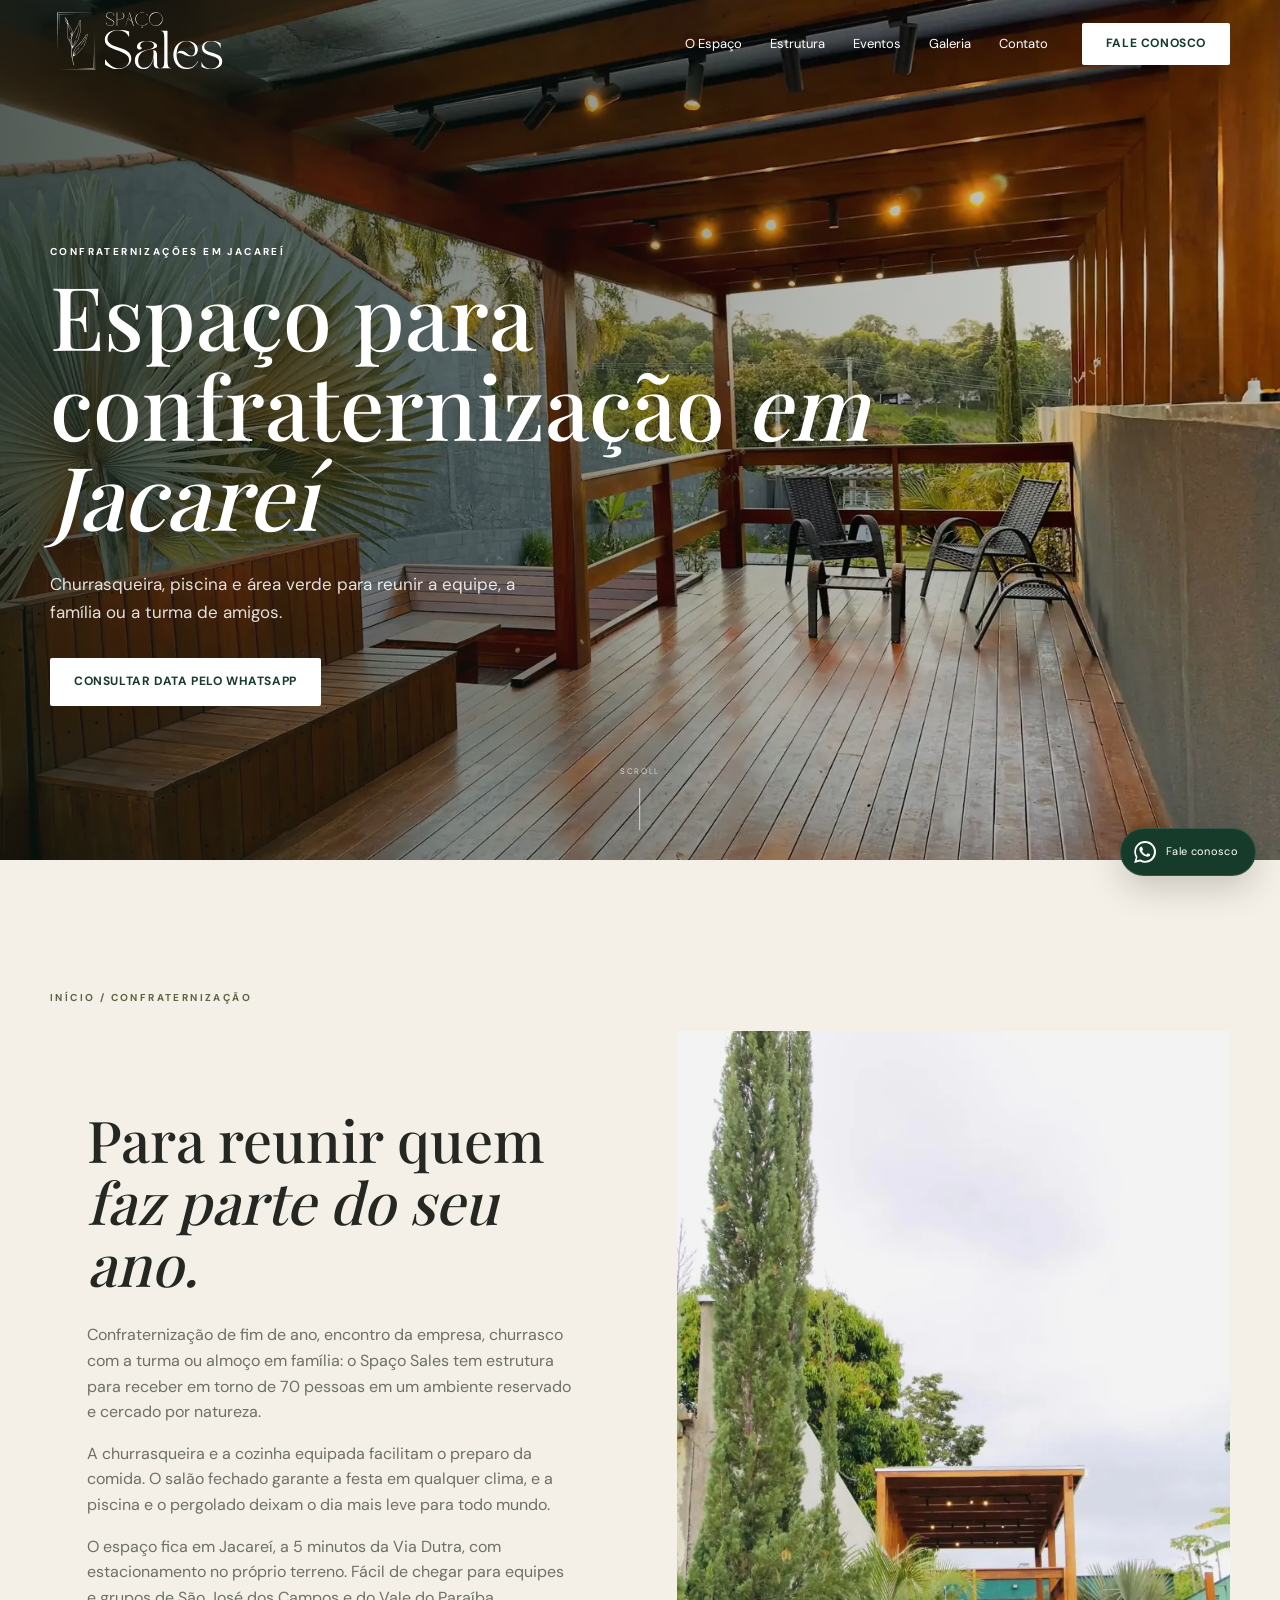
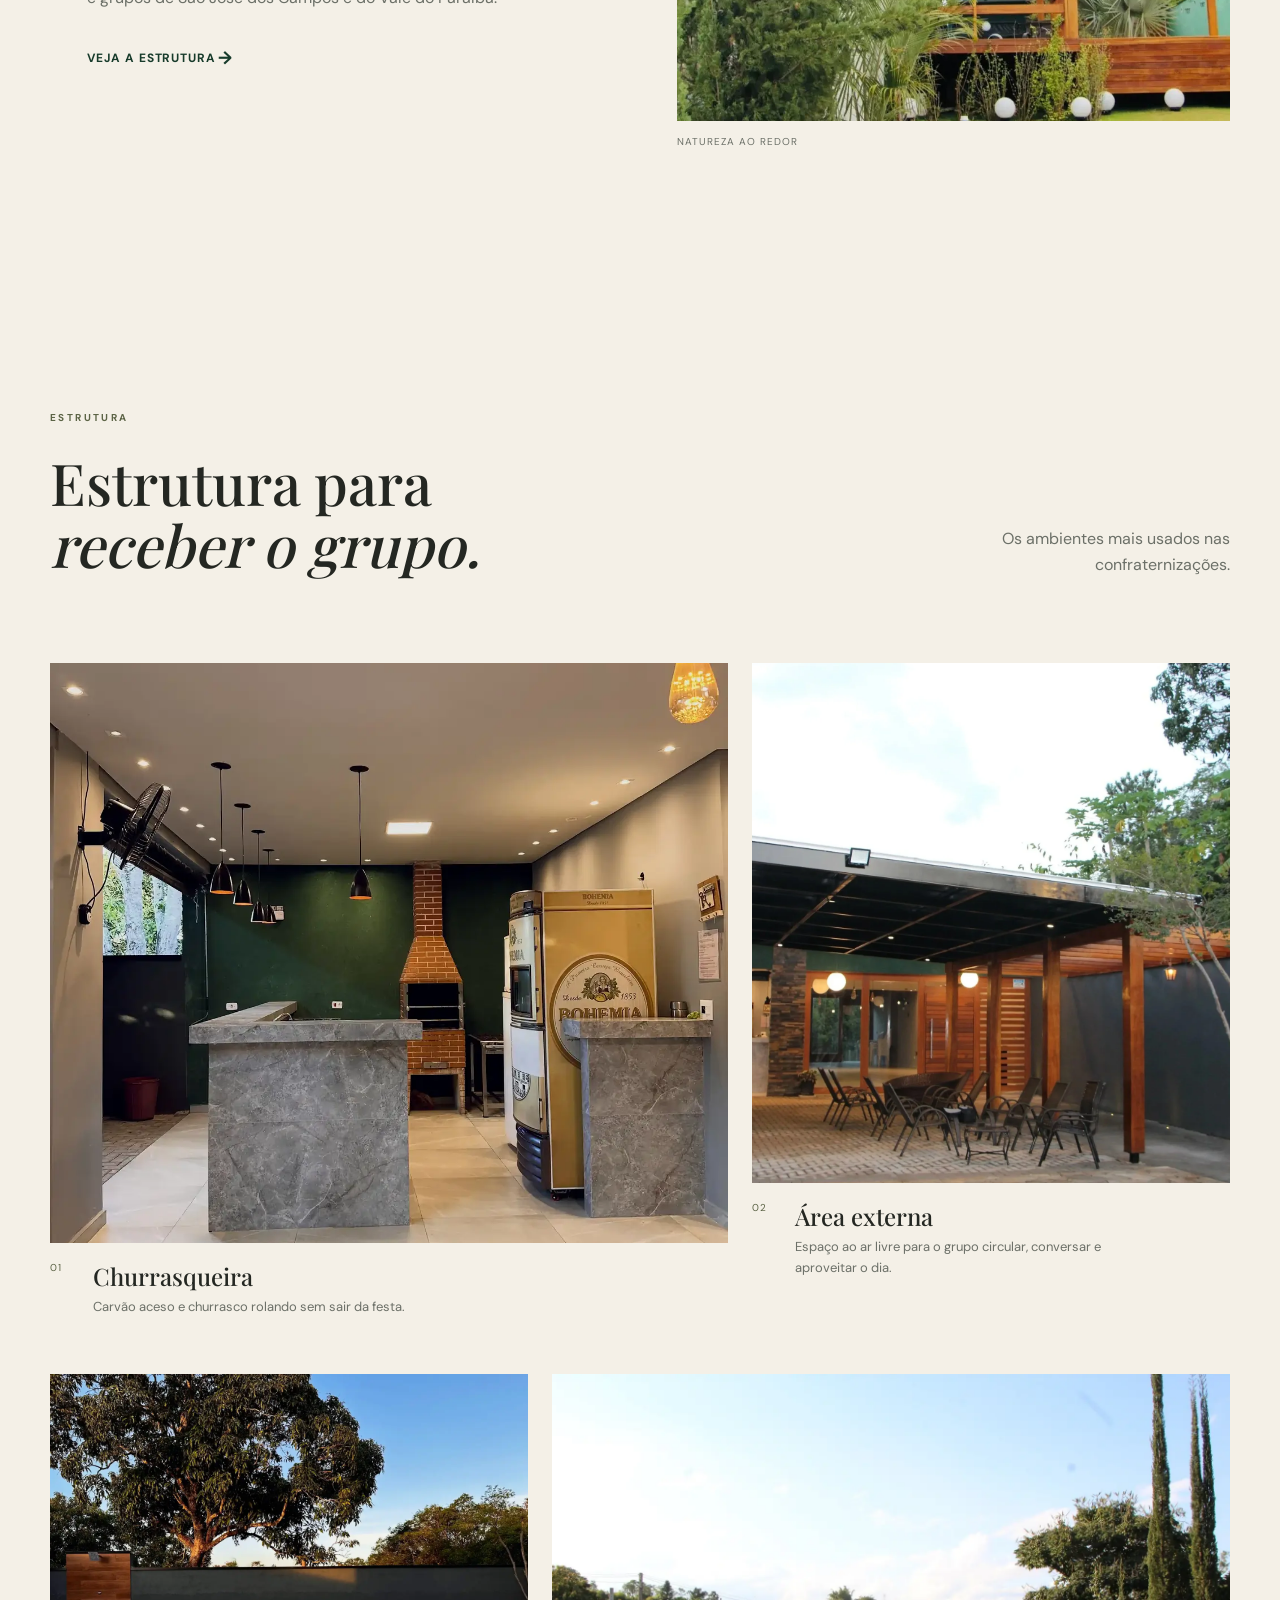
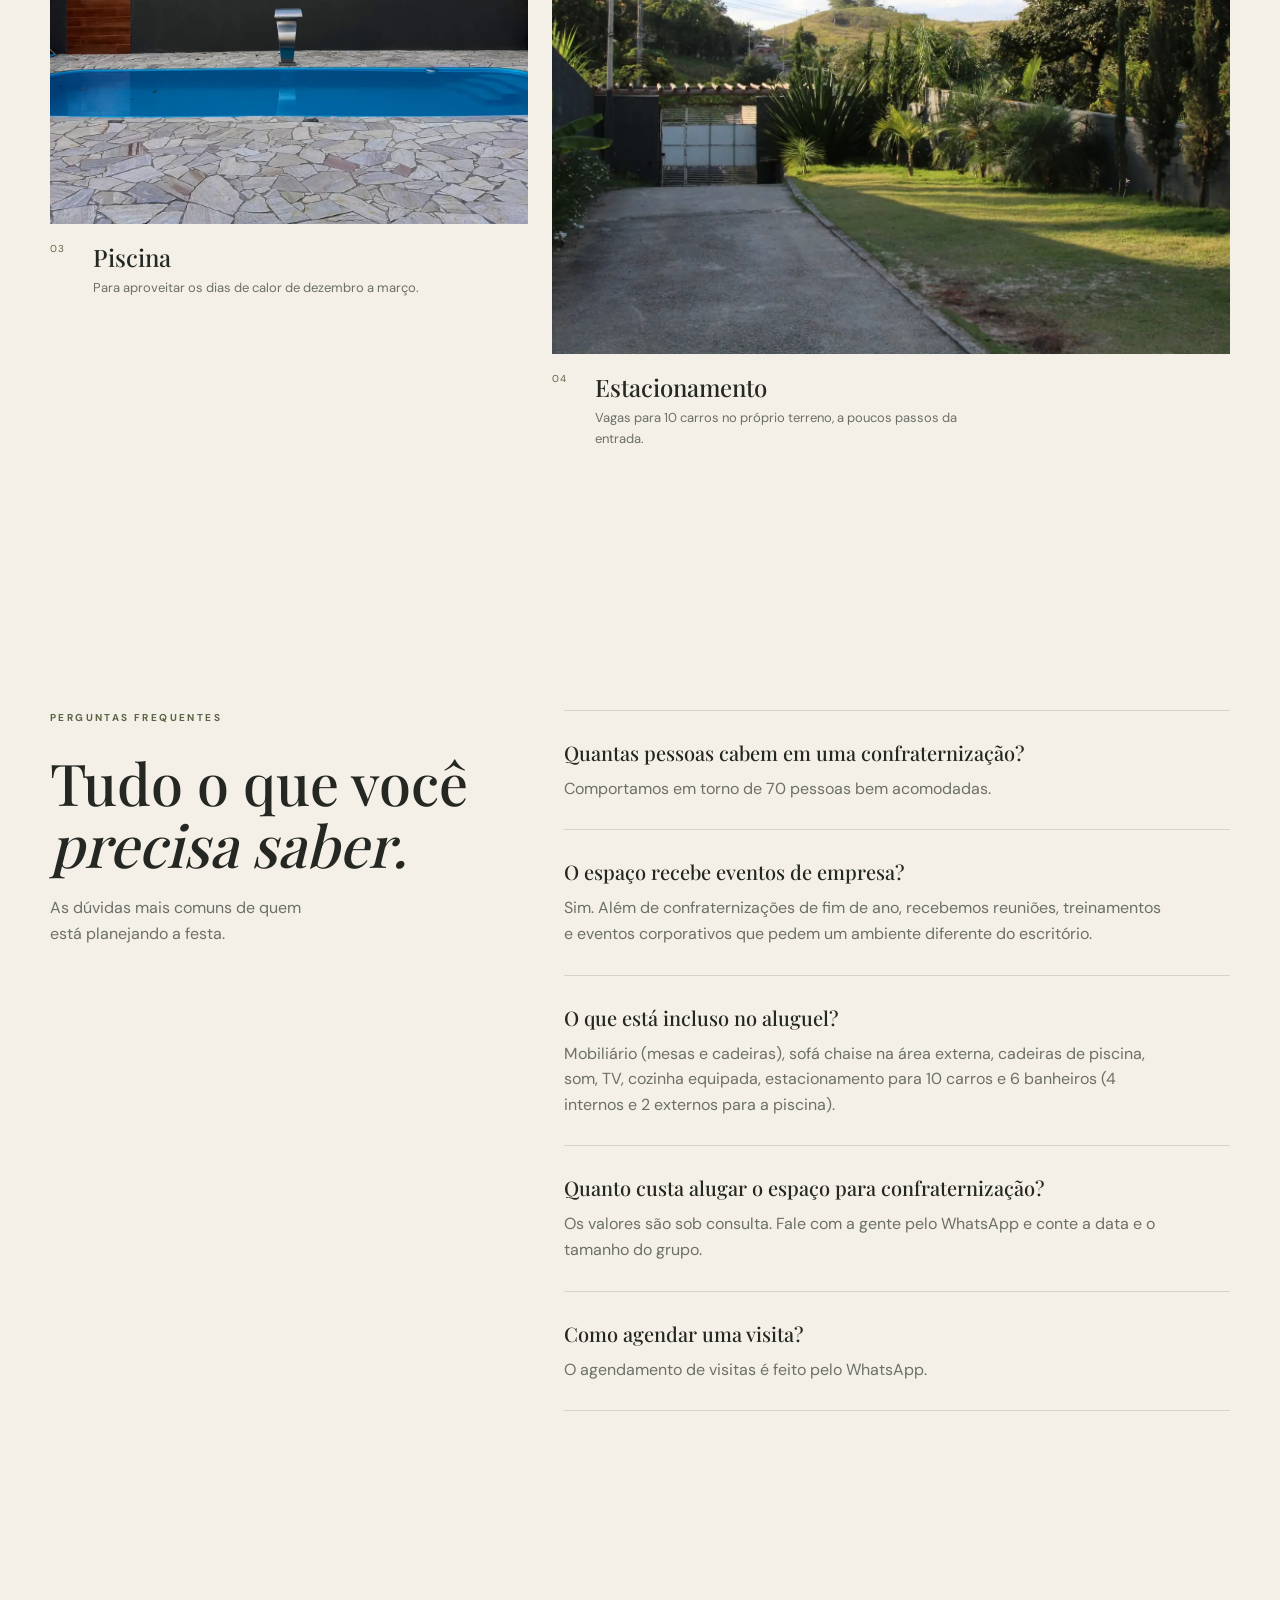
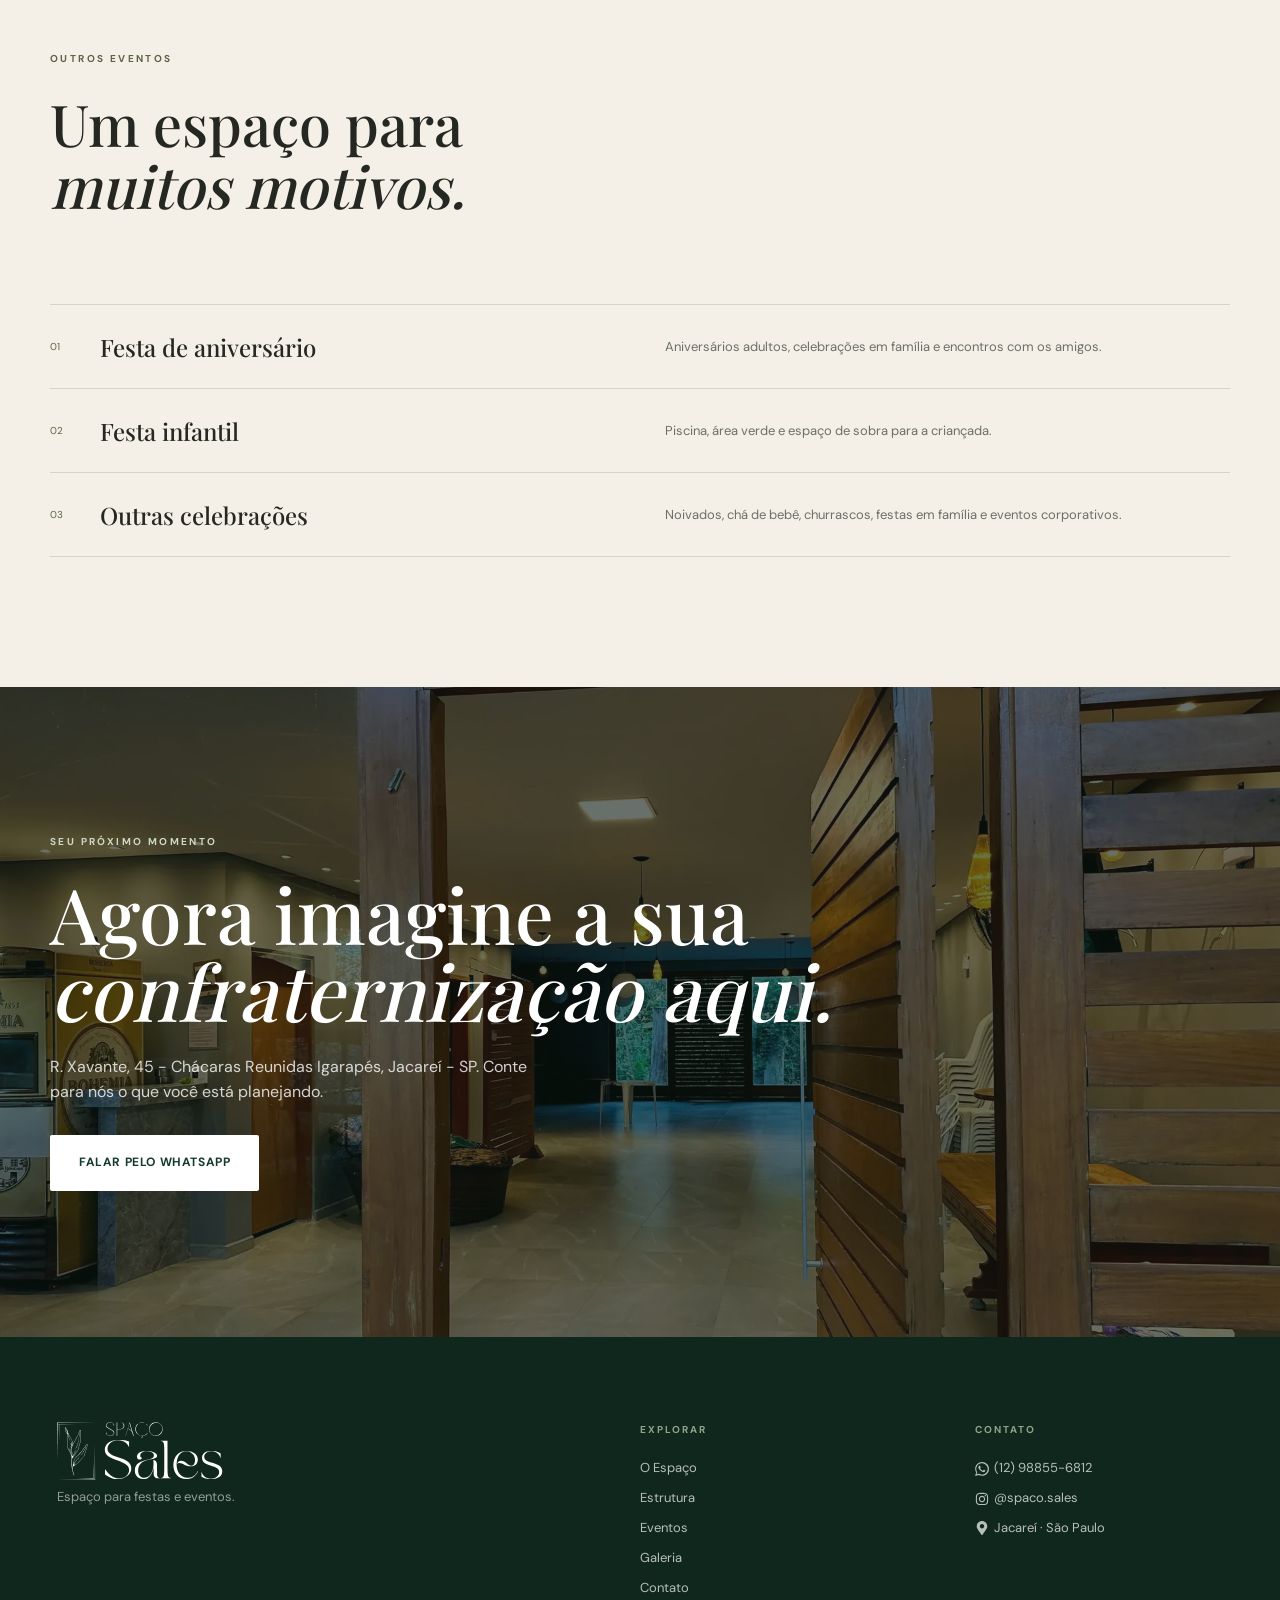
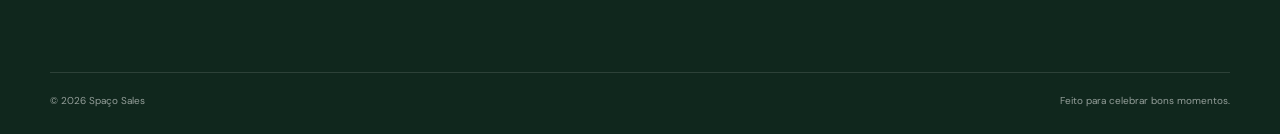
==== confraternizacao/index.html @ f19ef6a3 "Adiciona novas páginas" ====
<!doctype html>
<html lang="pt-BR">
<head>
  <meta charset="UTF-8">
  <meta name="viewport" content="width=device-width, initial-scale=1.0">
  <meta name="description" content="Espaço para confraternização em Jacareí com churrasqueira, piscina e área verde para até 70 pessoas. Ideal para fim de ano, empresas e amigos.">
  <meta name="theme-color" content="#173b2b">
  <title>Espaço para Confraternização em Jacareí | Spaço Sales</title>
  <link rel="canonical" href="https://spacosales.com.br/confraternizacao/">
  <link rel="icon" type="image/svg+xml" href="/assets/img/logos/svg/logo-verde.svg">
  <link rel="icon" type="image/png" href="/assets/img/logos/png/logo-verde.png">
  <link rel="apple-touch-icon" href="/assets/img/logos/png/logo-verde-com-fundo.png">
  <link rel="stylesheet" href="/assets/css/styles.css">

  <script async src="https://www.googletagmanager.com/gtag/js?id=G-GKCP70MKEM"></script>
  <script>
    window.dataLayer = window.dataLayer || [];
    function gtag(){dataLayer.push(arguments);}
    gtag('js', new Date());
    gtag('config', 'G-GKCP70MKEM');
  </script>

  <meta property="og:type" content="website">
  <meta property="og:site_name" content="Spaço Sales">
  <meta property="og:title" content="Espaço para Confraternização em Jacareí | Spaço Sales">
  <meta property="og:description" content="Espaço para confraternização em Jacareí com churrasqueira, piscina e área verde para até 70 pessoas. Ideal para fim de ano, empresas e amigos.">
  <meta property="og:image" content="https://spacosales.com.br/assets/img/og-image.jpg">
  <meta property="og:image:width" content="1200">
  <meta property="og:image:height" content="630">
  <meta property="og:image:alt" content="Área externa do Spaço Sales em Jacareí">
  <meta property="og:url" content="https://spacosales.com.br/confraternizacao/">
  <meta property="og:locale" content="pt_BR">
  <meta name="twitter:card" content="summary_large_image">

  <script type="application/ld+json">
{
  "@context": "https://schema.org",
  "@graph": [
    {
      "@type": "WebPage",
      "@id": "https://spacosales.com.br/confraternizacao/#webpage",
      "url": "https://spacosales.com.br/confraternizacao/",
      "name": "Espaço para Confraternização em Jacareí | Spaço Sales",
      "description": "Espaço para confraternização em Jacareí com churrasqueira, piscina e área verde para até 70 pessoas. Ideal para fim de ano, empresas e amigos.",
      "inLanguage": "pt-BR",
      "about": {
        "@id": "https://spacosales.com.br/#business"
      },
      "primaryImageOfPage": "https://spacosales.com.br/assets/img/pergolado.webp",
      "breadcrumb": {
        "@id": "https://spacosales.com.br/confraternizacao/#breadcrumb"
      }
    },
    {
      "@type": "BreadcrumbList",
      "@id": "https://spacosales.com.br/confraternizacao/#breadcrumb",
      "itemListElement": [
        {
          "@type": "ListItem",
          "position": 1,
          "name": "Início",
          "item": "https://spacosales.com.br/"
        },
        {
          "@type": "ListItem",
          "position": 2,
          "name": "Confraternização",
          "item": "https://spacosales.com.br/confraternizacao/"
        }
      ]
    }
  ]
}
  </script>
</head>
<body>
  <header class="site-header" id="top">
    <nav class="nav container" aria-label="Navegação principal">
      <a class="brand" href="/" aria-label="Spaço Sales — início">
        <img class="brand-logo brand-logo-light" src="/assets/img/logos/svg/logo-principal-branco.svg" alt="Logo principal branco do Spaço Sales" width="562" height="187">
        <img class="brand-logo brand-logo-dark" src="/assets/img/logos/svg/logo-principal-verde.svg" alt="Logo principal verde do Spaço Sales" width="562" height="187">
      </a>

      <div class="nav-links" id="navLinks">
        <a href="/#espaco">O Espaço</a>
        <a href="/#estrutura">Estrutura</a>
        <a href="/#eventos">Eventos</a>
        <a href="/#galeria">Galeria</a>
        <a href="/#contato">Contato</a>
      </div>

      <a class="button button-nav" href="https://wa.me/5512988556812?text=Ol%C3%A1%21%20Quero%20fazer%20uma%20confraterniza%C3%A7%C3%A3o%20no%20Spa%C3%A7o%20Sales.%20Pode%20me%20passar%20mais%20informa%C3%A7%C3%B5es%3F" target="_blank" rel="noopener">Fale conosco</a>

      <button class="menu-toggle" aria-label="Abrir menu" aria-expanded="false" aria-controls="navLinks">
        <span></span><span></span><span></span>
      </button>
    </nav>
  </header>

  <main>
    <section class="hero" aria-labelledby="hero-title">
      <img class="hero-media image-hero" src="/assets/img/pergolado.webp" alt="Pergolado do Spaço Sales" width="1600" height="1200" fetchpriority="high" decoding="async">
      <div class="hero-overlay"></div>
      <div class="hero-content container">
        <p class="eyebrow">Confraternizações em Jacareí</p>
        <h1 id="hero-title">Espaço para <br>confraternização <em>em Jacareí</em></h1>
        <p class="hero-copy">Churrasqueira, piscina e área verde para reunir a equipe, a família ou a turma de amigos.</p>
        <div class="hero-actions">
          <a class="button button-light" href="https://wa.me/5512988556812?text=Ol%C3%A1%21%20Quero%20fazer%20uma%20confraterniza%C3%A7%C3%A3o%20no%20Spa%C3%A7o%20Sales.%20Pode%20me%20passar%20mais%20informa%C3%A7%C3%B5es%3F" target="_blank" rel="noopener">Consultar data pelo WhatsApp</a>
        </div>
      </div>
      <a class="scroll-cue" href="#espaco" aria-label="Rolar para o conteúdo">
        <span>SCROLL</span><i></i>
      </a>
    </section>

    <section class="intro section container" id="espaco">
      <div class="section-kicker"><a href="/">Início</a> / Confraternização</div>
      <div class="editorial-grid">
        <div class="editorial-copy reveal">
          <h2>Para reunir quem <br><em>faz parte do seu ano.</em></h2>
          <p>Confraternização de fim de ano, encontro da empresa, churrasco com a turma ou almoço em família: o Spaço Sales tem estrutura para receber em torno de 70 pessoas em um ambiente reservado e cercado por natureza.</p>
          <p>A churrasqueira e a cozinha equipada facilitam o preparo da comida. O salão fechado garante a festa em qualquer clima, e a piscina e o pergolado deixam o dia mais leve para todo mundo.</p>
          <p>O espaço fica em Jacareí, a 5 minutos da Via Dutra, com estacionamento no próprio terreno. Fácil de chegar para equipes e grupos de São José dos Campos e do Vale do Paraíba.</p>
          <a class="text-link dark" href="#estrutura">Veja a estrutura <span>→</span></a>
        </div>
        <div class="editorial-photo reveal">
          <img class="image-tall" src="/assets/img/foto-espaco-01.webp" alt="O espaço do Spaço Sales" width="555" height="690" loading="lazy">
          <span class="photo-note">Natureza ao redor</span>
        </div>
      </div>
    </section>

    <section class="structure section container" id="estrutura">
      <div class="section-heading reveal">
        <div>
          <div class="section-kicker">Estrutura</div>
          <h2>Estrutura para <br><em>receber o grupo.</em></h2>
        </div>
        <div class="section-text">
          <p>Os ambientes mais usados nas confraternizações.</p>
        </div>
      </div>

      <div class="structure-grid">
        <article class="space-card space-card-large reveal">
          <img class="image-space-5" src="/assets/img/churrasqueira.webp" alt="Churrasqueira do Spaço Sales" width="680" height="580" loading="lazy">
          <div class="space-meta"><span>01</span><h3>Churrasqueira</h3><p>Carvão aceso e churrasco rolando sem sair da festa.</p></div>
        </article>
        <article class="space-card reveal">
          <img class="image-space-2" src="/assets/img/area_externa.webp" alt="Área externa do Spaço Sales" width="380" height="520" loading="lazy">
          <div class="space-meta"><span>02</span><h3>Área externa</h3><p>Espaço ao ar livre para o grupo circular, conversar e aproveitar o dia.</p></div>
        </article>
        <article class="space-card reveal">
          <img class="image-space-4" src="/assets/img/piscina.webp" alt="Piscina do Spaço Sales" width="480" height="450" loading="lazy">
          <div class="space-meta"><span>03</span><h3>Piscina</h3><p>Para aproveitar os dias de calor de dezembro a março.</p></div>
        </article>
        <article class="space-card reveal">
          <img class="image-space-7" src="/assets/img/estacionamento.webp" alt="Estacionamento do Spaço Sales" width="680" height="580" loading="lazy">
          <div class="space-meta"><span>04</span><h3>Estacionamento</h3><p>Vagas para 10 carros no próprio terreno, a poucos passos da entrada.</p></div>
        </article>
      </div>
    </section>

    <section class="faq section container" id="faq">
      <div class="faq-grid">
        <div class="faq-intro reveal">
          <div class="section-kicker">Perguntas frequentes</div>
          <h2>Tudo o que você<br><em>precisa saber.</em></h2>
          <p>As dúvidas mais comuns de quem está planejando a festa.</p>
        </div>
        <div class="faq-list reveal">
          <div class="faq-item">
            <h3>Quantas pessoas cabem em uma confraternização?</h3>
            <p>Comportamos em torno de 70 pessoas bem acomodadas.</p>
          </div>
          <div class="faq-item">
            <h3>O espaço recebe eventos de empresa?</h3>
            <p>Sim. Além de confraternizações de fim de ano, recebemos reuniões, treinamentos e eventos corporativos que pedem um ambiente diferente do escritório.</p>
          </div>
          <div class="faq-item">
            <h3>O que está incluso no aluguel?</h3>
            <p>Mobiliário (mesas e cadeiras), sofá chaise na área externa, cadeiras de piscina, som, TV, cozinha equipada, estacionamento para 10 carros e 6 banheiros (4 internos e 2 externos para a piscina).</p>
          </div>
          <div class="faq-item">
            <h3>Quanto custa alugar o espaço para confraternização?</h3>
            <p>Os valores são sob consulta. Fale com a gente pelo WhatsApp e conte a data e o tamanho do grupo.</p>
          </div>
          <div class="faq-item">
            <h3>Como agendar uma visita?</h3>
            <p>O agendamento de visitas é feito pelo WhatsApp.</p>
          </div>
        </div>
      </div>
    </section>

    <section class="other-events section container" id="eventos">
      <div class="section-heading reveal">
        <div>
          <div class="section-kicker">Outros eventos</div>
          <h2>Um espaço para<br><em>muitos motivos.</em></h2>
        </div>
      </div>
      <div class="event-list reveal">
        <div><span>01</span><strong><a href="/festa-de-aniversario/">Festa de aniversário</a></strong><small>Aniversários adultos, celebrações em família e encontros com os amigos.</small></div>
        <div><span>02</span><strong><a href="/festa-infantil/">Festa infantil</a></strong><small>Piscina, área verde e espaço de sobra para a criançada.</small></div>
        <div><span>03</span><strong><a href="/#eventos">Outras celebrações</a></strong><small>Noivados, chá de bebê, churrascos, festas em família e eventos corporativos.</small></div>
      </div>
    </section>

    <section class="final-cta">
      <img class="final-image image-wide" src="/assets/img/foto-final.webp" width="1920" height="1440" alt="Foto final do Spaço Sales" loading="lazy">
      <div class="final-overlay"></div>
      <div class="final-content container reveal">
        <div class="section-kicker light-kicker">Seu próximo momento</div>
        <h2>Agora imagine a sua <br><em>confraternização aqui.</em></h2>
        <p>R. Xavante, 45 - Chácaras Reunidas Igarapés, Jacareí - SP. Conte para nós o que você está planejando.</p>
        <div class="hero-actions">
          <a class="button button-light button-large" href="https://wa.me/5512988556812?text=Ol%C3%A1%21%20Quero%20fazer%20uma%20confraterniza%C3%A7%C3%A3o%20no%20Spa%C3%A7o%20Sales.%20Pode%20me%20passar%20mais%20informa%C3%A7%C3%B5es%3F" target="_blank" rel="noopener">Falar pelo WhatsApp</a>
        </div>
      </div>
    </section>
  </main>

  <footer class="footer">
    <div class="container footer-grid">
      <div>
        <a class="brand brand-footer" href="/"><img class="brand-logo" src="/assets/img/logos/svg/logo-principal-branco.svg" alt="Spaço Sales" width="562" height="187" loading="lazy"></a>
        <p>Espaço para festas e eventos.</p>
      </div>
      <div>
        <h3>Explorar</h3>
        <a href="/#espaco">O Espaço</a><a href="/#estrutura">Estrutura</a><a href="/#eventos">Eventos</a><a href="/#galeria">Galeria</a><a href="/#contato">Contato</a>
      </div>
      <div>
        <h3>Contato</h3>
        <a class="footer-whatsapp" href="https://wa.me/5512988556812" target="_blank" rel="noopener">
          <svg viewBox="0 0 24 24" aria-hidden="true">
            <path d="M20.5 3.5A11.8 11.8 0 0 0 12.1 0C5.6 0 .3 5.3.3 11.8c0 2.1.6 4.2 1.7 6L.2 24l6.4-1.7a11.8 11.8 0 0 0 5.5 1.4h.1c6.5 0 11.8-5.3 11.8-11.8 0-3.2-1.2-6.2-3.5-8.4Zm-8.4 18.2h-.1a9.8 9.8 0 0 1-5-1.4l-.4-.2-3.8 1 1-3.7-.2-.4a9.8 9.8 0 1 1 8.5 4.7Zm5.4-7.3c-.3-.2-1.8-.9-2.1-1-.3-.1-.5-.2-.7.2-.2.3-.8 1-1 1.2-.2.2-.4.2-.7.1-.3-.2-1.3-.5-2.4-1.5-.9-.8-1.5-1.8-1.7-2.1-.2-.3 0-.5.1-.7l.5-.6c.2-.2.2-.3.3-.5.1-.2 0-.4 0-.5l-.9-2.2c-.2-.6-.5-.5-.7-.5h-.6c-.2 0-.5.1-.8.4-.3.3-1 1-1 2.4s1 2.8 1.1 3c.1.2 2 3.1 4.8 4.3.7.3 1.3.5 1.7.6.7.2 1.4.2 1.9.1.6-.1 1.8-.7 2-1.3.3-.6.3-1.2.2-1.3Z"/>
          </svg>(12) 98855-6812
        </a>
        <a class="footer-instagram" href="https://www.instagram.com/spaco.sales/" target="_blank" rel="noopener">
          <svg viewBox="0 0 448 512" aria-hidden="true">
            <path d="M224.1 141c-63.6 0-114.9 51.3-114.9 114.9s51.3 114.9 114.9 114.9S339 319.5 339 255.9 287.7 141 224.1 141zm0 189.6c-41.1 0-74.7-33.5-74.7-74.7s33.5-74.7 74.7-74.7 74.7 33.5 74.7 74.7-33.6 74.7-74.7 74.7zm146.4-194.3c0 14.9-12 26.8-26.8 26.8-14.9 0-26.8-12-26.8-26.8s12-26.8 26.8-26.8 26.8 12 26.8 26.8zm76.1 27.2c-1.7-35.9-9.9-67.7-36.2-93.9-26.2-26.2-58-34.4-93.9-36.2-37-2.1-147.9-2.1-184.9 0-35.8 1.7-67.6 9.9-93.9 36.1s-34.4 58-36.2 93.9c-2.1 37-2.1 147.9 0 184.9 1.7 35.9 9.9 67.7 36.2 93.9s58 34.4 93.9 36.2c37 2.1 147.9 2.1 184.9 0 35.9-1.7 67.7-9.9 93.9-36.2 26.2-26.2 34.4-58 36.2-93.9 2.1-37 2.1-147.8 0-184.8zM398.8 388c-7.8 19.6-22.9 34.7-42.6 42.6-29.5 11.7-99.5 9-132.1 9s-102.7 2.6-132.1-9c-19.6-7.8-34.7-22.9-42.6-42.6-11.7-29.5-9-99.5-9-132.1s-2.6-102.7 9-132.1c7.8-19.6 22.9-34.7 42.6-42.6 29.5-11.7 99.5-9 132.1-9s102.7-2.6 132.1 9c19.6 7.8 34.7 22.9 42.6 42.6 11.7 29.5 9 99.5 9 132.1s2.7 102.7-9 132.1z"/>
          </svg>@spaco.sales
        </a>
        <span class="footer-location">
          <svg viewBox="0 0 384 512" aria-hidden="true">
            <path d="M172.268 501.67C26.97 291.031 0 269.413 0 192 0 85.961 85.961 0 192 0s192 85.961 192 192c0 77.413-26.97 99.031-172.268 309.67-9.535 13.774-29.93 13.773-39.464 0zM192 272c44.183 0 80-35.817 80-80s-35.817-80-80-80-80 35.817-80 80 35.817 80 80 80z"/>
          </svg>Jacareí · São Paulo
        </span>
      </div>
    </div>
    <div class="container footer-bottom"><span>© 2026 Spaço Sales</span><span>Feito para celebrar bons momentos.</span></div>
  </footer>

  <a class="whatsapp-float" href="https://wa.me/5512988556812?text=Ol%C3%A1!%20Gostaria%20de%20conhecer%20o%20Spa%C3%A7o%20Sales." target="_blank" rel="noopener" aria-label="Falar com o Spaço Sales pelo WhatsApp">
    <svg viewBox="0 0 24 24" aria-hidden="true"><path d="M20.5 3.5A11.8 11.8 0 0 0 12.1 0C5.6 0 .3 5.3.3 11.8c0 2.1.6 4.2 1.7 6L.2 24l6.4-1.7a11.8 11.8 0 0 0 5.5 1.4h.1c6.5 0 11.8-5.3 11.8-11.8 0-3.2-1.2-6.2-3.5-8.4Zm-8.4 18.2h-.1a9.8 9.8 0 0 1-5-1.4l-.4-.2-3.8 1 1-3.7-.2-.4a9.8 9.8 0 1 1 8.5 4.7Zm5.4-7.3c-.3-.2-1.8-.9-2.1-1-.3-.1-.5-.2-.7.2-.2.3-.8 1-1 1.2-.2.2-.4.2-.7.1-.3-.2-1.3-.5-2.4-1.5-.9-.8-1.5-1.8-1.7-2.1-.2-.3 0-.5.1-.7l.5-.6c.2-.2.2-.3.3-.5.1-.2 0-.4 0-.5l-.9-2.2c-.2-.6-.5-.5-.7-.5h-.6c-.2 0-.5.1-.8.4-.3.3-1 1-1 2.4s1 2.8 1.1 3c.1.2 2 3.1 4.8 4.3.7.3 1.3.5 1.7.6.7.2 1.4.2 1.9.1.6-.1 1.8-.7 2-1.3.3-.6.3-1.2.2-1.3Z"/></svg>
    <span>Fale conosco</span>
  </a>

  <script src="/assets/scripts/script.js"></script>
</body>
</html>
---- assets/css/styles.css ----
@font-face {
    font-family:"DM Sans";
    src:url("../fonts/dm_sans_regular.woff2") format("woff2");
    font-weight:400;
    font-style:normal;
    font-display:swap
}
@font-face {
    font-family:"DM Sans";
    src:url("../fonts/dm_sans_medium.woff2") format("woff2");
    font-weight:500;
    font-style:normal;
    font-display:swap
}
@font-face {
    font-family:"DM Sans";
    src:url("../fonts/dm_sans_semiBold.woff2") format("woff2");
    font-weight:600;
    font-style:normal;
    font-display:swap
}
@font-face {
    font-family:"DM Sans";
    src:url("../fonts/dm_sans_bold.woff2") format("woff2");
    font-weight:700;
    font-style:normal;
    font-display:swap
}
@font-face {
    font-family:"Playfair Display";
    src:url("../fonts/playfair_display_medium.woff2") format("woff2");
    font-weight:500;
    font-style:normal;
    font-display:swap
}
@font-face {
    font-family:"Playfair Display";
    src:url("../fonts/playfair_display_semiBold.woff2") format("woff2");
    font-weight:600;
    font-style:normal;
    font-display:swap
}
:root {
    --forest:#173b2b;
    --forest-2:#24533d;
    --olive:#5c6446;
    --cream:#f4f0e7;
    --sand:#ded4c2;
    --wood:#725a42;
    --ink:#242722;
    --muted:#6c7068;
    --white:#fff;
    --line:rgba(36,39,34,.14);
    --serif:"Playfair Display",Georgia,serif;
    --sans:"DM Sans",Arial,sans-serif;
    --container:min(1180px,calc(100% - 48px));
    --ease:cubic-bezier(.22,1,.36,1)
}
* {
    box-sizing:border-box
}
html {
    scroll-behavior:smooth
}
:focus-visible {
    outline:2px solid var(--forest-2);
    outline-offset:3px
}
.scrolled :focus-visible,.hero :focus-visible,.experience :focus-visible,.birthday-photo :focus-visible,.gallery :focus-visible,.quote-section :focus-visible,.final-cta :focus-visible {
    outline-color:#fff
}
@media(prefers-reduced-motion:reduce) {
    * {
        animation-duration:.01ms!important;
        animation-iteration-count:1!important;
        transition-duration:.01ms!important;
        scroll-behavior:auto!important
    }
    .reveal {
        opacity:1;
        transform:none
    }
}
body {
    margin:0;
    background:var(--cream);
    color:var(--ink);
    font-family:var(--sans);
    font-size:16px;
    line-height:1.6
}
a {
    color:inherit;
    text-decoration:none
}
button {
    font:inherit
}
img {
    max-width:100%;
    display:block
}
.container {
    width:var(--container);
    margin-inline:auto
}
.section {
    padding:130px 0
}
.site-header {
    position:fixed;
    inset:0 0 auto;
    z-index:50;
    color:#fff;
    transition:.45s var(--ease)
}
.site-header.scrolled {
    background:rgba(244,240,231,.94);
    backdrop-filter:blur(14px);
    color:var(--forest);
    box-shadow:0 1px 0 var(--line)
}
.nav {
    height:88px;
    display:flex;
    align-items:center;
    gap:30px
}
.brand {
    display:flex;
    flex-direction:row;
    line-height:1;
}
.brand-logo {
    height:65px;
    width:auto;
    transition:opacity .2s
}
.brand-logo-dark {
    display:none
}
.scrolled .brand-logo-light {
    display:none
}
.scrolled .brand-logo-dark {
    display:block
}
.brand-sub {
    font-size:8px;
    letter-spacing:.24em;
    margin-top:9px;
    margin-left: 5px;
    opacity:.72
}
.nav-links {
    display:flex;
    gap:28px;
    margin-left:auto;
    font-size:13px
}
.nav-links a {
    position:relative
}
.nav-links a:after {
    content:"";
    position:absolute;
    left:0;
    right:100%;
    bottom:-6px;
    height:1px;
    background:currentColor;
    transition:.3s
}
.nav-links a:hover:after {
    right:0
}
.button {
    display:inline-flex;
    align-items:center;
    justify-content:center;
    min-height:48px;
    padding:0 23px;
    border:1px solid transparent;
    border-radius:2px;
    font-size:12px;
    font-weight:700;
    letter-spacing:.05em;
    text-transform:uppercase;
    transition:.3s var(--ease)
}
.button-nav {
    min-height:42px;
    background:var(--white);
    color:var(--forest);
    margin-left:4px
}
.scrolled .button-nav {
    background:var(--forest);
    color:#fff
}
.button-light {
    background:#fff;
    color:var(--forest)
}
.button-dark {
    background:var(--forest);
    color:#fff
}
.button:hover {
    transform:translateY(-2px)
}
.button-large {
    min-height:56px;
    padding-inline:28px
}
.menu-toggle {
    display:none;
    background:none;
    border:0;
    color:currentColor;
    padding:8px
}
.menu-toggle span {
    display:block;
    width:24px;
    height:1px;
    background:currentColor;
    margin:5px
}
.hero {
    height:min(860px,100svh);
    min-height:700px;
    position:relative;
    display:flex;
    align-items:center;
    color:#fff;
    overflow:hidden
}
.hero-media,.hero-overlay,.final-image,.final-overlay,.quote-image,.quote-overlay,.experience-image,.experience-overlay {
    position:absolute;
    inset:0
}
.hero-media {
    transform:scale(1.02)
}
.hero-overlay {
    background:linear-gradient(90deg,rgba(10,24,17,.68),rgba(10,24,17,.24) 65%,rgba(10,24,17,.08))
}
.hero-content {
    position:relative;
    z-index:2;
    padding-top:80px
}
.eyebrow,.section-kicker {
    font-size:10px;
    text-transform:uppercase;
    letter-spacing:.24em;
    font-weight:700
}
.hero h1 {
    font:500 clamp(48px,7vw,88px)/1.02 var(--serif);
    max-width:850px;
    margin: 0px 0px 32px 0px;
}
.hero h1 em,.section-heading h2 em,.editorial-copy h2 em,.experience h2 em,.birthday h2 em,.details h2 em,.quote-content em,.instagram h2 em,.location h2 em,.final-content h2 em,.faq-intro h2 em,.testimonial-feature-col h2 em {
    font-style:italic;
    font-weight:500
}
.hero-copy {
    max-width:520px;
    font-size:17px;
    color:rgba(255,255,255,.86);
    margin:0 0 32px
}
.hero-actions {
    display:flex;
    align-items:center;
    gap:28px
}
.text-link {
    font-size:12px;
    text-transform:uppercase;
    letter-spacing:.08em;
    font-weight:700;
    display:inline-flex;
    gap:2px;
    align-items:center;
}
.text-link span {
    font-size:18px;
    transition:.3s
}
.text-link svg {
    display:block;
    flex-shrink:0;
    width:16px;
    height:16px;
    margin-top: 2px;
    fill:currentColor
}
.text-link:hover span {
    transform:translateX(4px)
}
.light {
    color:#fff
}
.scroll-cue {
    position:absolute;
    z-index:2;
    bottom:30px;
    left:50%;
    transform:translateX(-50%);
    display:flex;
    flex-direction:column;
    align-items:center;
    gap:10px;
    font-size:8px;
    letter-spacing:.2em;
    opacity:.7
}
.scroll-cue i {
    width:1px;
    height:42px;
    background:#fff
}
.intro {
    background:var(--cream)
}
.section-kicker {
    color:var(--olive);
    margin-bottom:25px
}
.editorial-grid {
    display:grid;
    grid-template-columns:1fr 1.05fr;
    gap:100px;
    align-items:center
}
.editorial-copy {
    padding-left:7%
}
.editorial-copy h2,.section-heading h2,.birthday h2,.details h2,.instagram h2,.location h2 {
    font:500 clamp(38px,4.5vw,62px)/1.08 var(--serif);
    margin:0 0 28px
}
.editorial-copy p {
    max-width:490px;
    color:var(--muted);
    font-size:16px
}
.text-link.dark {
    color:var(--forest);
    margin-top:18px
}
.text-link.light {
    color: #c1c0be;
    margin-top:18px
}
.editorial-photo {
    position:relative
}
.image-placeholder {
    display:flex;
    align-items:center;
    justify-content:center;
    background:linear-gradient(135deg,#8b8977,#52604c 48%,#3d4a39);
    color:rgba(255,255,255,.68);
    position:relative;
    overflow:hidden
}
.image-placeholder:before {
    content:"";
    position:absolute;
    inset:0;
    background:radial-gradient(circle at 70% 25%,rgba(255,216,155,.18),transparent 30%),linear-gradient(120deg,rgba(255,255,255,.06),transparent 50%)
}
.image-placeholder span {
    position:relative;
    font-size:9px;
    letter-spacing:.18em;
    text-transform:uppercase
}
.image-tall {
    aspect-ratio:4/5
}
.image-tall,
.image-space-1,
.image-space-2,
.image-space-3,
.image-space-4,
.image-space-5,
.image-space-6,
.image-space-7,
.image-detail {
    width:100%;
    object-fit:cover;
    display:block
}
.image-hero,
.image-wide,
.image-birthday,
.quote-image {
    width:100%;
    height:100%;
    object-fit:cover;
    display:block
}
.gallery-item img {
    width:100%;
    height:100%;
    object-fit:cover;
    display:block;
    transition:transform .7s var(--ease)
}
.gallery-item:hover img {
    transform:scale(1.035)
}
.photo-note {
    display:block;
    font-size:10px;
    letter-spacing:.1em;
    text-transform:uppercase;
    color:var(--muted);
    margin-top:13px
}
.experience {
    height:720px;
    position:relative;
    color:#fff;
    display:flex;
    align-items:flex-end;
    overflow:hidden
}
.experience-image {
    inset:0
}
.experience-overlay {
    background: linear-gradient(0deg, rgb(10 24 17), transparent 75%);
}
.experience-content {
    position:relative;
    z-index:2;
    padding-bottom:82px
}
.experience-content .eyebrow {
    color:#d7dfcc
}
.experience h2 {
    font:500 clamp(40px,5vw,68px)/1.04 var(--serif);
    margin:0 0 35px
}
.experience-points {
    display:flex;
    gap:0;
    border-top:1px solid rgba(255,255,255,.3);
    max-width:760px
}
.experience-points span {
    padding:18px 28px 0 0;
    margin-right:28px;
    border-right:1px solid rgba(255,255,255,.2);
    font-size:11px;
    text-transform:uppercase;
    letter-spacing:.12em
}
.structure {
    padding-bottom:150px
}
.section-heading {
    display:flex;
    justify-content:space-between;
    align-items:end;
    gap:60px;
    margin-bottom:60px
}
.section-text {
    max-width:310px;
    color:var(--muted);
    margin:0 0 10px;
    text-align: end;
}
.structure-grid {
    display:grid;
    grid-template-columns:repeat(12,1fr);
    gap:56px 24px
}
.space-card {
    grid-column:span 5
}
.space-card-large {
    grid-column:span 7
}
.space-card:nth-child(3) {
    grid-column:span 5
}
.space-card:nth-child(4) {
    grid-column:span 7
}
.space-card:nth-child(5) {
    grid-column:span 7
}
.space-card:nth-child(6) {
    grid-column:span 5
}
.space-card:nth-child(7) {
    grid-column:span 7
}
.space-card .image-placeholder,
.space-card img {
    aspect-ratio:4/3;
    transition:transform .7s var(--ease)
}
.space-card-large .image-placeholder,
.space-card-large img {
    aspect-ratio:16/10
}
.space-card:hover .image-placeholder,
.space-card:hover img {
    transform:scale(.985)
}
.space-meta {
    display:grid;
    grid-template-columns:35px 1fr;
    column-gap:8px;
    padding-top:17px
}
.space-meta span {
    font-size:10px;
    color:var(--olive);
    letter-spacing:.1em
}
.space-meta h3 {
    font:500 24px var(--serif);
    margin:0
}
.space-meta p {
    grid-column:2;
    margin:5px 0 0;
    color:var(--muted);
    font-size:13px;
    max-width:370px
}
.birthday {
    background:#e5dfd2;
    display:grid;
    grid-template-columns:1.05fr .95fr;
    min-height:680px;
    padding: 0px !important;
}
.birthday-photo {
    min-height:680px
}
.birthday-copy {
    display:flex;
    flex-direction:column;
    justify-content:center;
    padding:90px clamp(40px,7vw,110px)
}
.birthday h2 {
    margin-bottom:25px
}
.birthday-copy p {
    color:var(--muted);
    max-width:500px
}
.birthday-copy .button {
    align-self:flex-start;
    margin-top:24px
}
.other-events {
    padding-bottom:130px
}
.event-list {
    border-top:1px solid var(--line)
}
.event-list>div {
    display:grid;
    grid-template-columns:50px 1fr 1fr;
    align-items:center;
    min-height:84px;
    border-bottom:1px solid var(--line)
}
.event-list span {
    font-size:10px;
    color:var(--olive)
}
.event-list strong {
    font:500 24px var(--serif)
}
.event-list small {
    color:var(--muted);
    font-size:13px
}
.gallery {
    background:var(--forest);
    color:#fff;
    padding-bottom:150px
}
.gallery .section-kicker {
    color:#b7c39f
}
.gallery .section-heading>p {
    color:rgba(255,255,255,.62)
}
.gallery-grid {
    display:grid;
    grid-template-columns:repeat(12,1fr);
    grid-auto-rows:110px;
    gap:14px
}
.gallery-item {
    padding:0;
    border:0;
    background:none;
    cursor:pointer;
    overflow:hidden
}
.gallery-item .image-placeholder {
    height:100%;
    transition:transform .7s var(--ease)
}
.gallery-item:hover .image-placeholder {
    transform:scale(1.035)
}
.g1 {
    grid-column:span 5;
    grid-row:span 5
}
.g2 {
    grid-column:span 3;
    grid-row:span 3
}
.g3 {
    grid-column:span 4;
    grid-row:span 4
}
.g4 {
    grid-column:span 3;
    grid-row:span 4
}
.g5 {
    grid-column:span 4;
    grid-row:span 3
}
.g6 {
    grid-column:span 5;
    grid-row:span 4
}
.lightbox {
    position:fixed;
    inset:0;
    background:rgba(10,18,14,.94);
    z-index:100;
    display:none;
    align-items:center;
    justify-content:center;
    padding:30px
}
.lightbox.open {
    display:flex
}
.lightbox-content {
    width:min(900px,90vw)
}
.lightbox-image {
    aspect-ratio:16/10;
    width:100%;
    display:block;
    object-fit:cover
}
.lightbox-content p {
    color:#fff;
    text-align:center
}
.lightbox-close {
    position:absolute;
    right:25px;
    top:20px;
    border:0;
    background:none;
    color:#fff;
    font-size:42px;
    font-weight:200;
    cursor:pointer
}
.details {
    background:var(--sand)
}
.details-grid {
    display:grid;
    grid-template-columns:1.05fr .95fr;
    gap:100px;
    align-items:center
}
.image-detail {
    aspect-ratio:1/1.05
}
.details-copy p {
    color:var(--muted);
    max-width:500px
}
.detail-notes {
    margin-top:40px;
    display:grid;
    grid-template-columns:1fr 1fr;
    border-top:1px solid var(--line)
}
.detail-notes span {
    padding:14px 0;
    border-bottom:1px solid var(--line);
    font-size:12px
}
.quote-section {
    height:600px;
    position:relative;
    color:#fff;
    display:flex;
    align-items:center;
    overflow:hidden
}
.quote-image {
    inset:0
}
.quote-overlay {
    background:rgba(15,29,21,.46)
}
.quote-content {
    position:relative;
    z-index:2;
    text-align:center
}
.quote-content p {
    font-size:14px;
    letter-spacing:.12em;
    text-transform:uppercase;
    margin:0 0 8px
}
.quote-content h2 {
    font:500 clamp(50px,7vw,90px)/.95 var(--serif);
    margin:0
}
.testimonials {
    background:var(--sand)
}
.testimonials-layout {
    display:grid;
    grid-template-columns:1.1fr .9fr;
    gap:70px;
    align-items:start
}
.testimonial-feature-col h2 {
    font:500 clamp(38px,4.5vw,62px)/1.08 var(--serif);
    margin:22px 0 40px
}
.testimonial-feature {
    margin:0;
    position:relative
}
.testimonial-mark {
    display:block;
    font:500 90px/1 var(--serif);
    color:var(--olive);
    opacity:.35;
    margin-bottom:-10px
}
.testimonial-feature p {
    font:500 28px/1.35 var(--serif);
    margin:0 0 22px;
    color:var(--ink)
}
.testimonial-feature cite,
.testimonial-row cite {
    font-style:normal;
    display:flex;
    align-items:center;
    gap:12px;
    font-size:12px;
    letter-spacing:.08em;
    color:var(--wood)
}
.testimonial-stars {
    color:var(--olive);
    font-size:11px;
    letter-spacing:.1em
}
.testimonials-note {
    color:var(--muted);
    margin:0 0 30px
}
.testimonial-list {
    border-top:1px solid var(--line)
}
.testimonial-row {
    padding:26px 0;
    border-bottom:1px solid var(--line)
}
.testimonial-row p {
    color:var(--muted);
    font-size:14px;
    line-height:1.7;
    margin:0 0 12px
}
.faq {
    padding:110px 0
}
.faq-grid {
    display:grid;
    grid-template-columns:.8fr 1.2fr;
    gap:70px
}
.faq-intro h2 {
    font:500 clamp(38px,4.5vw,62px)/1.08 var(--serif);
    margin:22px 0 20px
}
.faq-intro p {
    color:var(--muted);
    max-width:280px;
    margin:0
}
.faq-list {
    border-top:1px solid var(--line)
}
.faq-item {
    padding:28px 0;
    border-bottom:1px solid var(--line)
}
.faq-item h3 {
    font:500 20px var(--serif);
    margin:0 0 10px
}
.faq-item p {
    color:var(--muted);
    margin:0;
    max-width:600px
}
.instagram {
    background: linear-gradient(135deg, #8b8977, #52604c 48%, #3d4a39);
    color: var(--cream);
}
.instagram-head {
    display:flex;
    justify-content:space-between;
    align-items:end;
    margin-bottom:50px
}
.instagram-grid {
    display:grid;
    grid-template-columns:repeat(4,1fr);
    gap:14px
}
.instagram-photo {
    aspect-ratio:1;
    display:block;
    overflow:hidden;
    position:relative
}
.instagram-photo img {
    width:100%;
    height:100%;
    object-fit:cover;
    display:block;
    transition:transform .5s var(--ease)
}
.instagram-grid a {
    transition:transform .5s var(--ease)
}
.instagram-grid a:hover {
    transform:translateY(-5px)
}
.instagram-photo:hover img {
    transform:scale(1.035)
}
.location {
    display:grid;
    grid-template-columns:1fr 1fr;
    gap:100px;
    align-items:center
}
.location address {
    font-style:normal;
    color:var(--muted);
    line-height:1.8;
    margin:35px 0
}
.location-actions {
    display:flex;
    gap:25px;
    align-items:center;
    flex-wrap:wrap
}
.final-cta {
    min-height:650px;
    position:relative;
    color:#fff;
    display:flex;
    align-items:center;
    overflow:hidden
}
.final-image,.final-overlay {
    inset:0
}
.final-overlay {
    background:rgba(11,24,17,.6)
}
.final-content {
    position:relative;
    z-index:2
}
.light-kicker {
    color:#d0d9c5
}
.final-content h2 {
    font:500 clamp(48px,6vw,78px)/1 var(--serif);
    margin:18px 0 25px
}
.final-content p {
    max-width:500px;
    color:rgba(255,255,255,.8);
    font-size:16px;
    margin-bottom:30px
}
.footer {
    background:#10271d;
    color:#dfe6db;
    padding:85px 0 25px
}
.footer-grid {
    display:grid;
    grid-template-columns:2fr 1fr 1fr;
    gap:80px;
    padding-bottom:65px
}
.brand-footer {
    color:#fff
}
.footer-grid p {
    max-width:340px;
    color:rgba(255,255,255,.55);
    font-size:13px;
    margin-top: 0px;
    margin-left: 7px;
}
.footer h3 {
    font-size:10px;
    text-transform:uppercase;
    letter-spacing:.2em;
    color:#91a487;
    margin:0 0 20px
}
.footer-grid>div:nth-child(n+2) a,.footer-grid>div:nth-child(n+2) span {
    display:block;
    color:rgba(255,255,255,.7);
    font-size:13px;
    margin:9px 0
}
.footer-grid a:hover {
    color:#fff
}
.footer-grid>div:nth-child(n+2) a.footer-whatsapp,.footer-grid>div:nth-child(n+2) a.footer-instagram,.footer-grid>div:nth-child(n+2) span.footer-location {
    display:flex;
    align-items:center;
    gap: 5px;
}
.footer-whatsapp svg,.footer-instagram svg,.footer-location svg {
    display:block;
    flex-shrink:0;
    width:14px;
    height:14px;
    fill:currentColor
}
.footer-bottom {
    border-top:1px solid rgba(255,255,255,.12);
    padding-top:20px;
    display:flex;
    justify-content:space-between;
    color:rgba(255,255,255,.55);
    font-size:10px
}
.whatsapp-float {
    position:fixed;
    right:24px;
    bottom:24px;
    z-index:60;
    display:flex;
    align-items:center;
    gap:10px;
    background:var(--forest);
    color:#fff;
    border:1px solid rgba(255,255,255,.12);
    padding:12px 17px 12px 13px;
    border-radius:30px;
    box-shadow:0 12px 35px rgba(0,0,0,.18);
    font-size:11px;
    letter-spacing:.03em;
    transition:.3s var(--ease)
}
.whatsapp-float:hover {
    transform:translateY(-3px)
}
.whatsapp-float svg {
    width:22px;
    height:22px;
    fill:currentColor
}
.reveal {
    opacity:0;
    transform:translateY(25px);
    transition:opacity .8s var(--ease),transform .8s var(--ease)
}
.reveal.visible {
    opacity:1;
    transform:none
}
@media(max-width:900px) {
    :root {
        --container:min(100% - 32px)
    }
    .nav {
        height:76px
    }
    .nav-links {
        position:absolute;
        top:76px;
        left:16px;
        right:16px;
        background:rgba(244,240,231,.98);
        color:var(--forest);
        display:none;
        flex-direction:column;
        padding:25px;
        gap:18px;
        box-shadow:0 12px 30px rgba(0,0,0,.12)
    }
    .nav-links.open {
        display:flex
    }
    .button-nav {
        display:none
    }
    .menu-toggle {
        display:block;
        margin-left:auto
    }
    .hero {
        min-height:650px
    }
    .hero h1 {
        font-size:clamp(44px,12vw,66px)
    }
    .hero-copy {
        font-size:15px
    }
    .editorial-grid,.birthday,.details-grid,.location {
        grid-template-columns:1fr;
        gap:55px
    }
    .editorial-copy {
        padding-left:0
    }
    .experience {
        height:650px
    }
    .section {
        padding:90px 0
    }
    .section-heading {
        display:block;
        margin-bottom:40px
    }
    .section-heading>p {
        margin-top:25px
    }
    .structure-grid {
        grid-template-columns:1fr 1fr;
        gap:40px 16px
    }
    .space-card,.space-card-large,.space-card:nth-child(3),.space-card:nth-child(4),.space-card:nth-child(5),.space-card:nth-child(6),.space-card:nth-child(7) {
        grid-column:auto
    }
    .space-card-large .image-placeholder,
    .space-card-large img {
        aspect-ratio:4/3
    }
    .space-meta h3 {
        font-size:20px
    }
    .space-meta p {
        font-size:12px
    }
    .event-list>div {
        grid-template-columns:35px 1fr;
        grid-template-rows:auto auto;
        align-items:start;
        row-gap:6px;
        padding:20px 0;
        min-height:0
    }
    .event-list small {
        grid-column:2
    }
    .instagram-grid {
        grid-template-columns:1fr 1fr
    }
    .testimonials-layout {
        grid-template-columns:1fr;
        gap:45px
    }
    .faq-grid {
        grid-template-columns:1fr;
        gap:40px
    }
    .faq-intro p {
        max-width:none
    }
    .footer-grid {
        grid-template-columns:1fr 1fr;
        gap:45px
    }
    .footer-grid>div:first-child {
        grid-column:1/-1
    }
    .quote-section {
        height:520px
    }
    .gallery-grid {
        grid-auto-rows:80px;
        gap:8px
    }
    .whatsapp-float span {
        display:none
    }
    .whatsapp-float {
        width:54px;
        height:54px;
        justify-content:center;
        padding:0;
        right:16px;
        bottom:16px;
        box-shadow:0 4px 12px rgba(0,0,0,.18)
    }
    .whatsapp-float svg {
        width:25px;
        height:25px
    }
}
@media(max-width:560px) {
    .section {
        padding:72px 0
    }
    .hero {
        min-height:620px
    }
    .hero-content {
        padding-top:60px
    }
    .hero-actions {
        align-items:flex-start;
        flex-direction:column;
        gap:20px
    }
    .scroll-cue {
        display:none
    }
    .experience-points {
        flex-wrap:wrap
    }
    .experience-points span {
        padding:12px 14px 0 0;
        margin-right:14px
    }
    .structure-grid {
        grid-template-columns:1fr
    }
    .section-heading h2,.editorial-copy h2,.birthday h2,.details h2,.instagram h2,.location h2,.faq-intro h2,.testimonial-feature-col h2 {
        font-size:40px
    }
    .testimonial-mark {
        font-size:60px
    }
    .testimonial-feature p {
        font-size:22px
    }
    .birthday-copy {
        padding:75px 24px
    }
    .birthday-photo {
        min-height:440px
    }
    .event-list>div {
        padding:18px 0
    }
    .gallery-grid {
        grid-template-columns:repeat(2,1fr);
        grid-auto-rows:120px
    }
    .g1,.g2,.g3,.g4,.g5,.g6 {
        grid-column:auto;
        grid-row:span 2
    }
    .g1 {
        grid-row:span 3
    }
    .g3 {
        grid-row:span 3
    }
    .detail-notes {
        grid-template-columns:1fr
    }
    .instagram-head {
        display:block
    }
    .instagram-head .text-link {
        margin-top:25px
    }
    .location {
        gap:40px
    }
    .footer-grid {
        grid-template-columns:1fr
    }
    .footer-grid>div:first-child {
        grid-column:auto
    }
    .footer-bottom {
        display:block
    }
    .footer-bottom span {
        display:block;
        margin-top:8px
    }
    .lightbox {
        padding:16px
    }
}
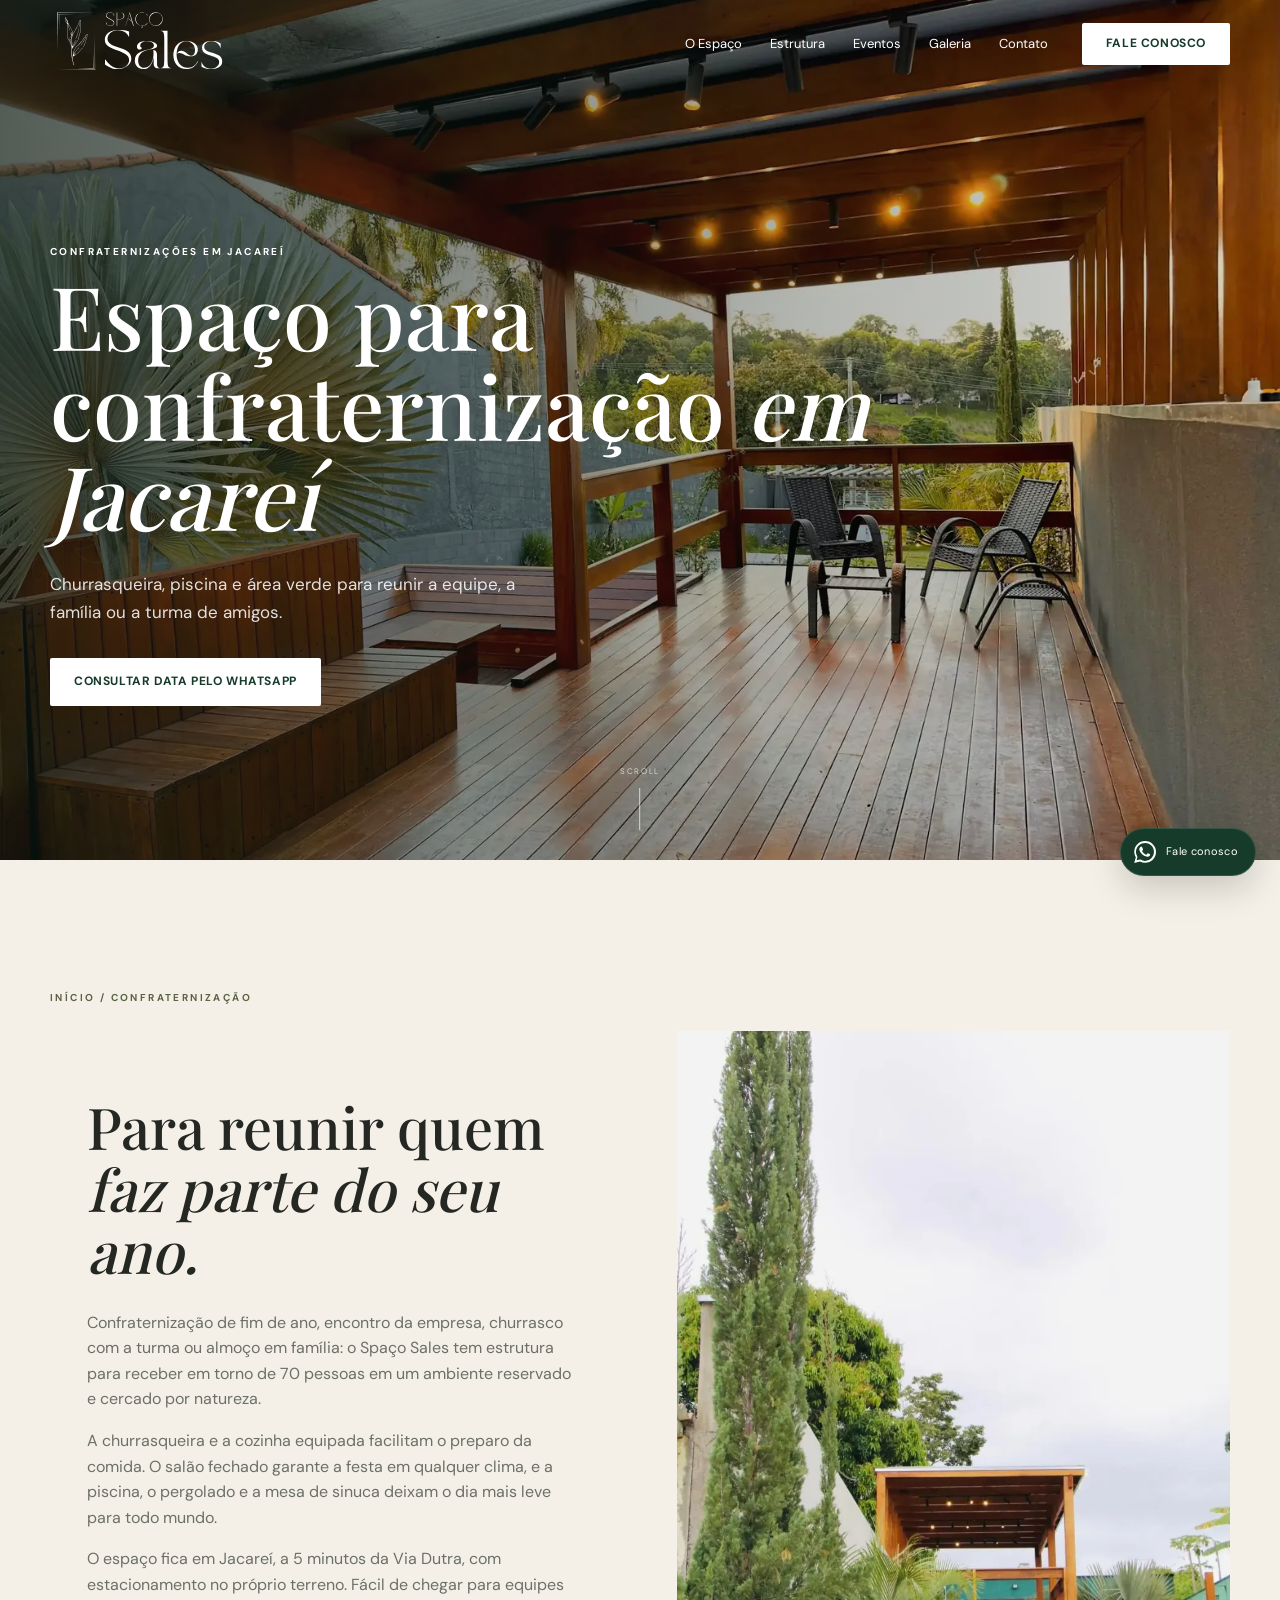
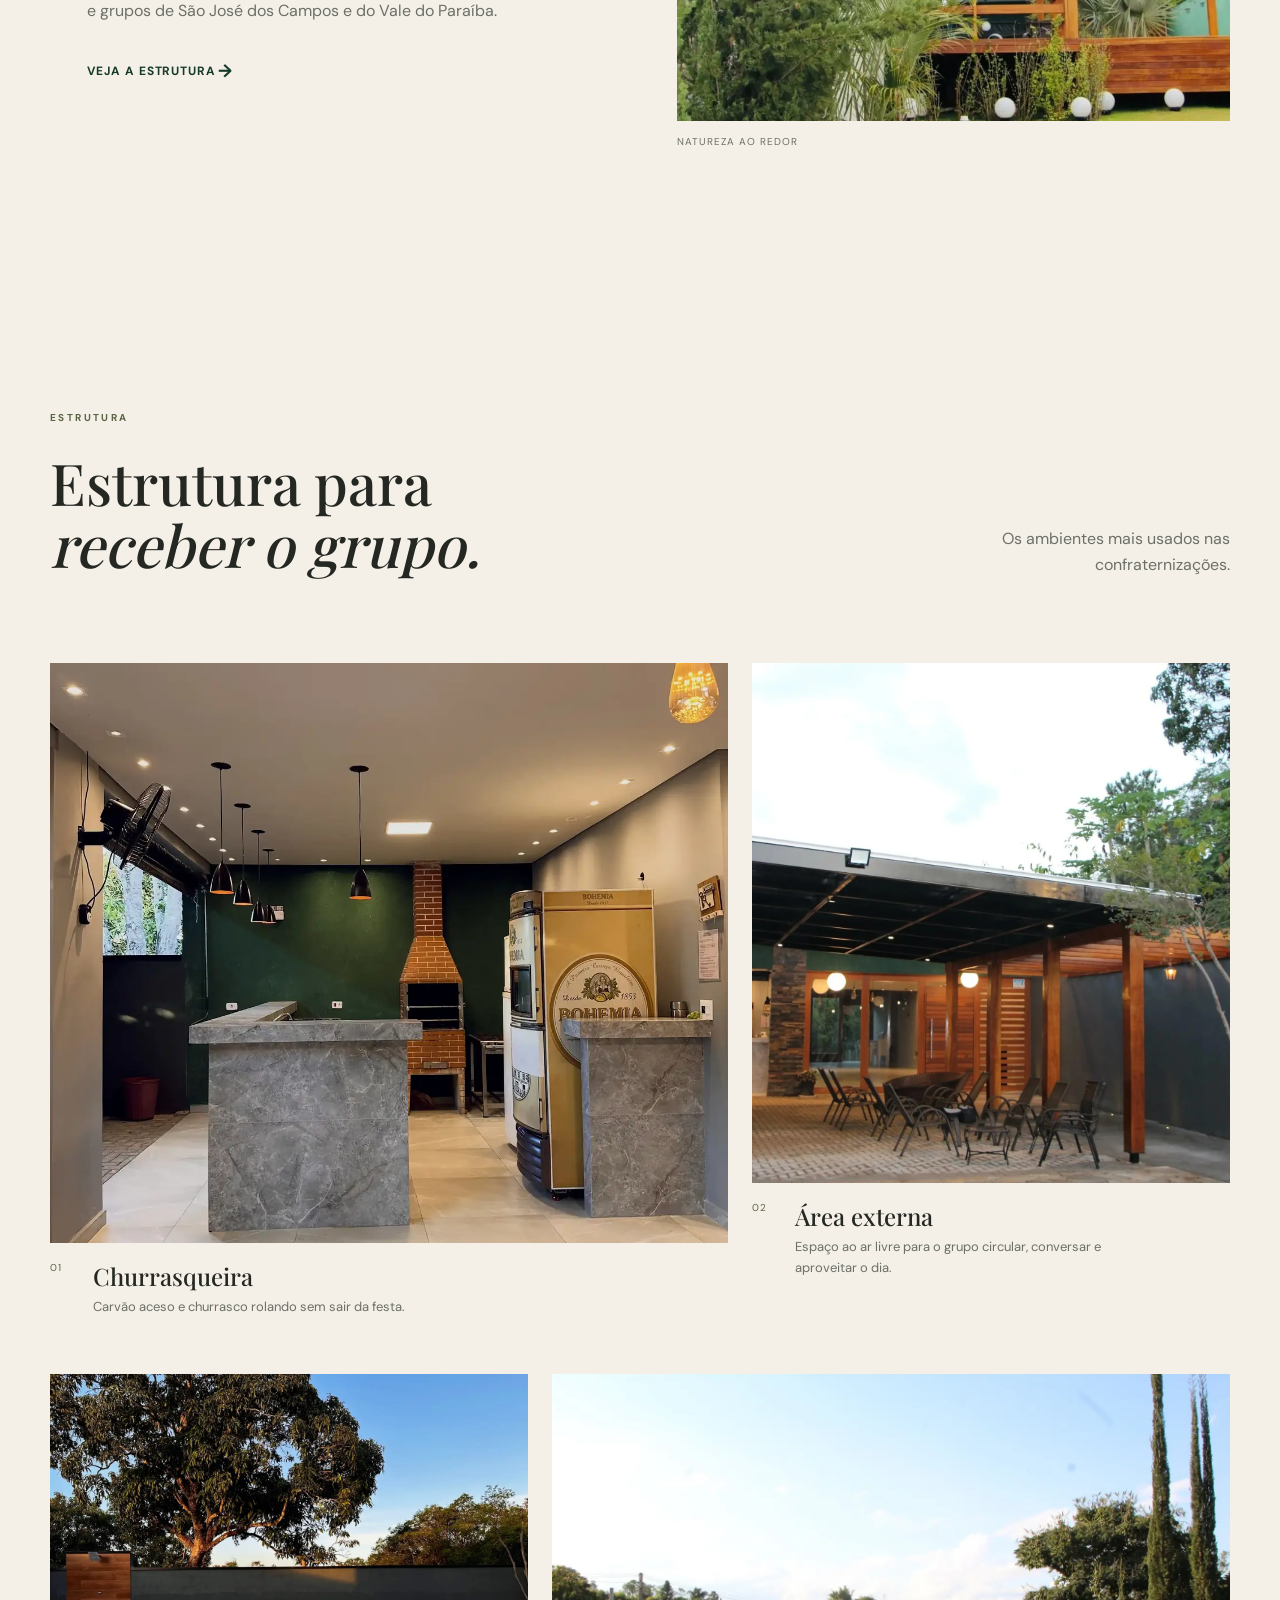
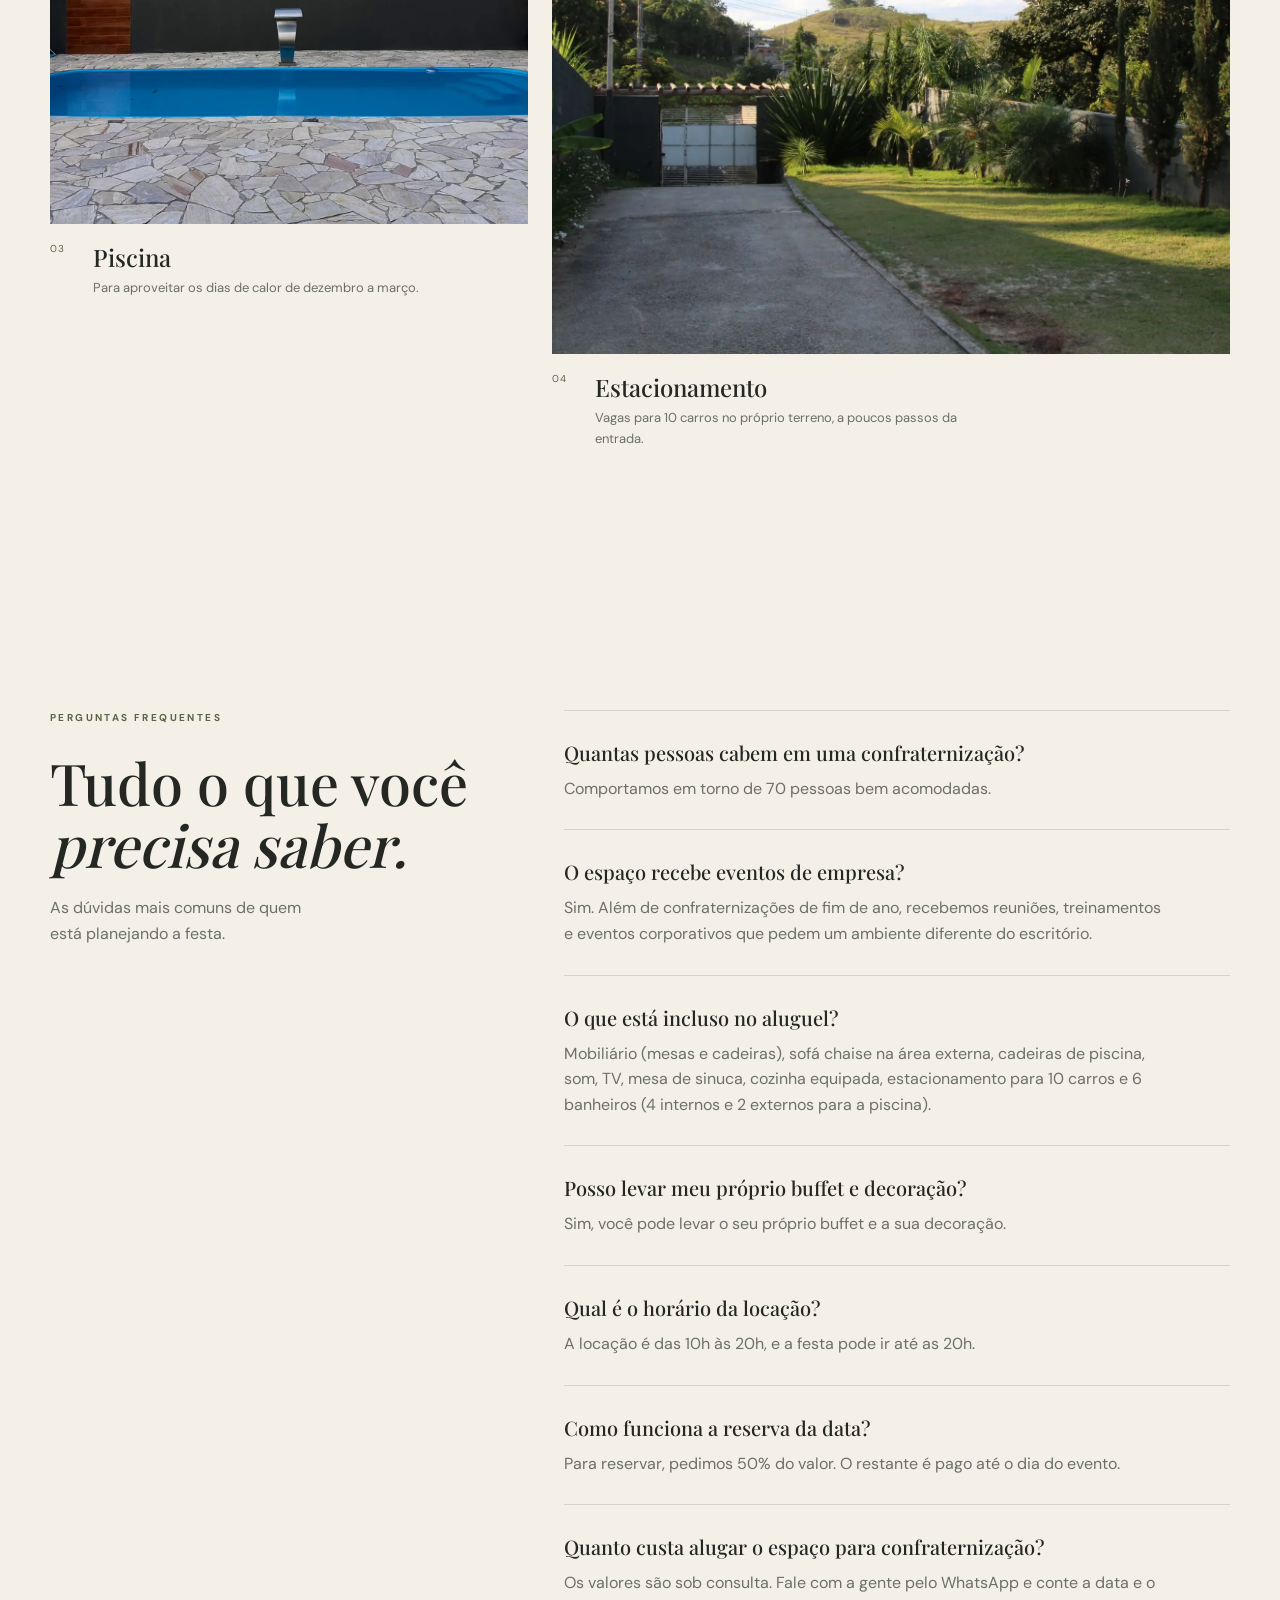
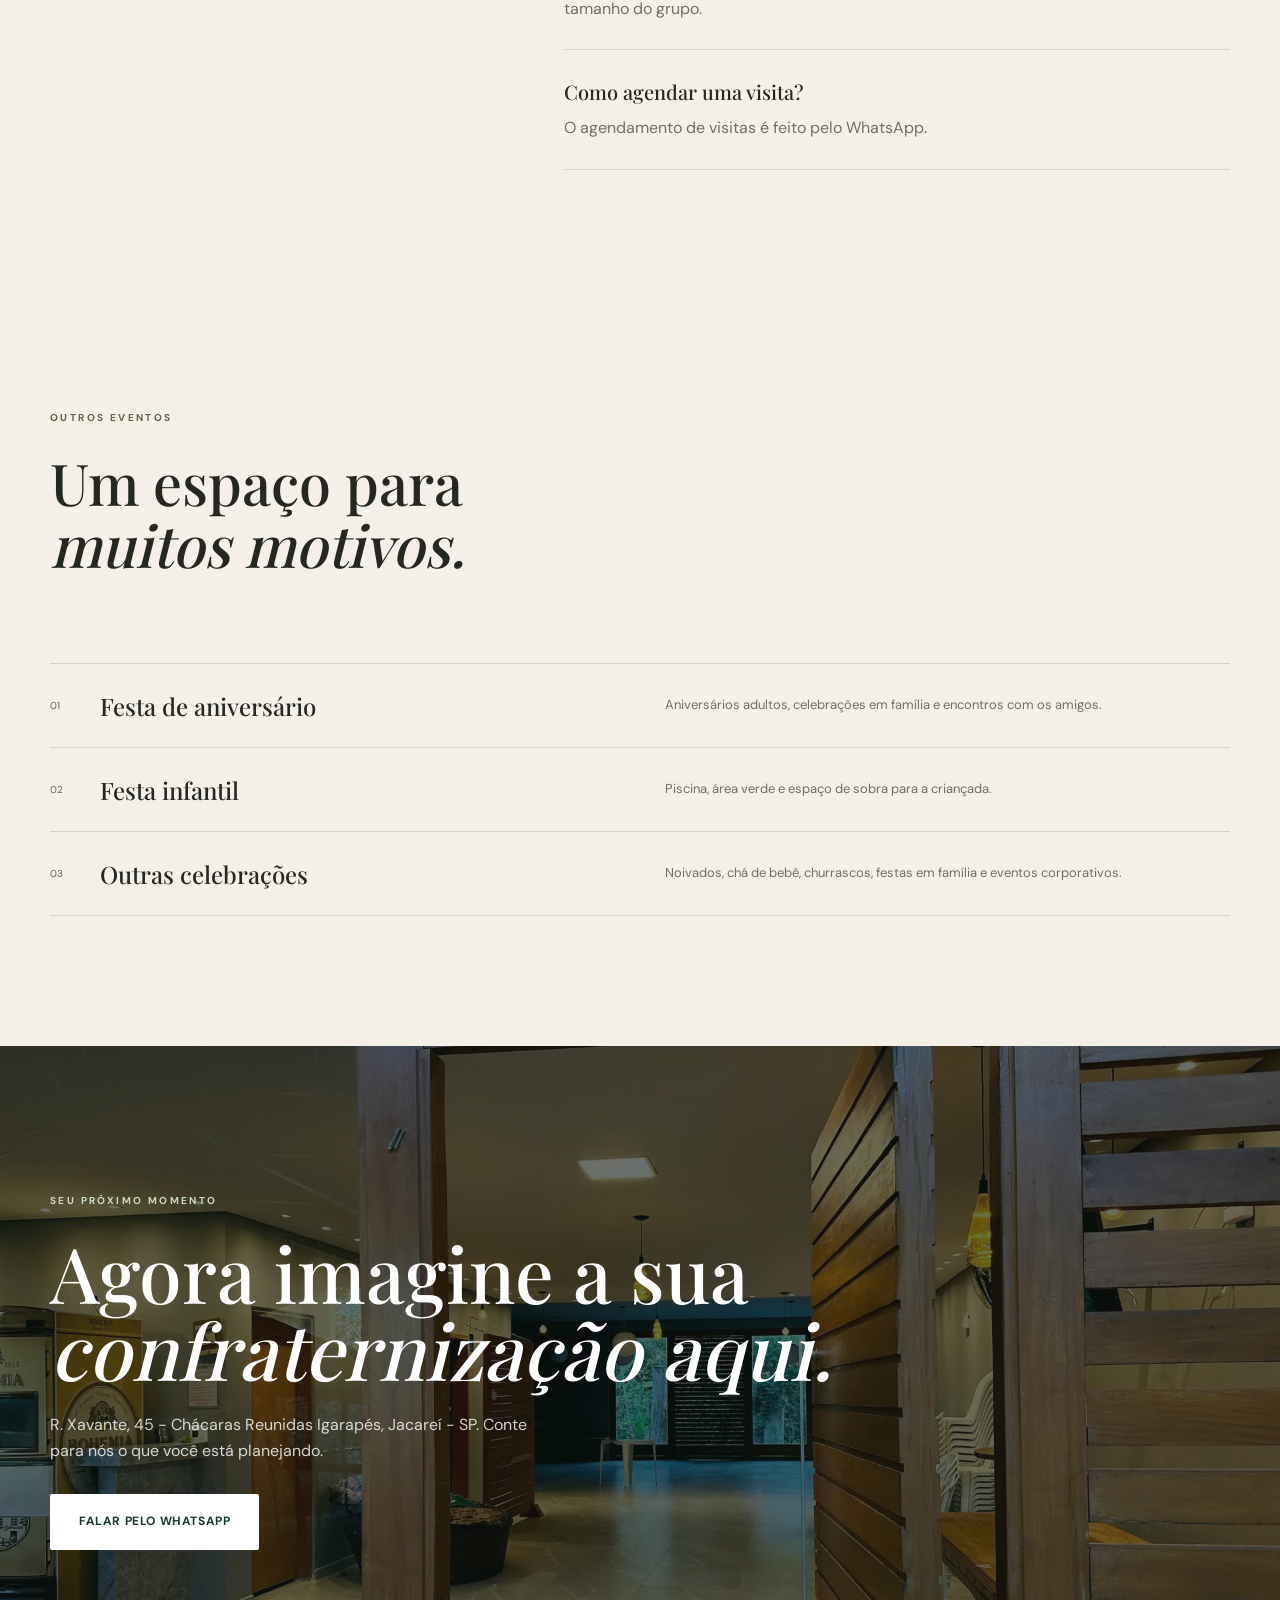
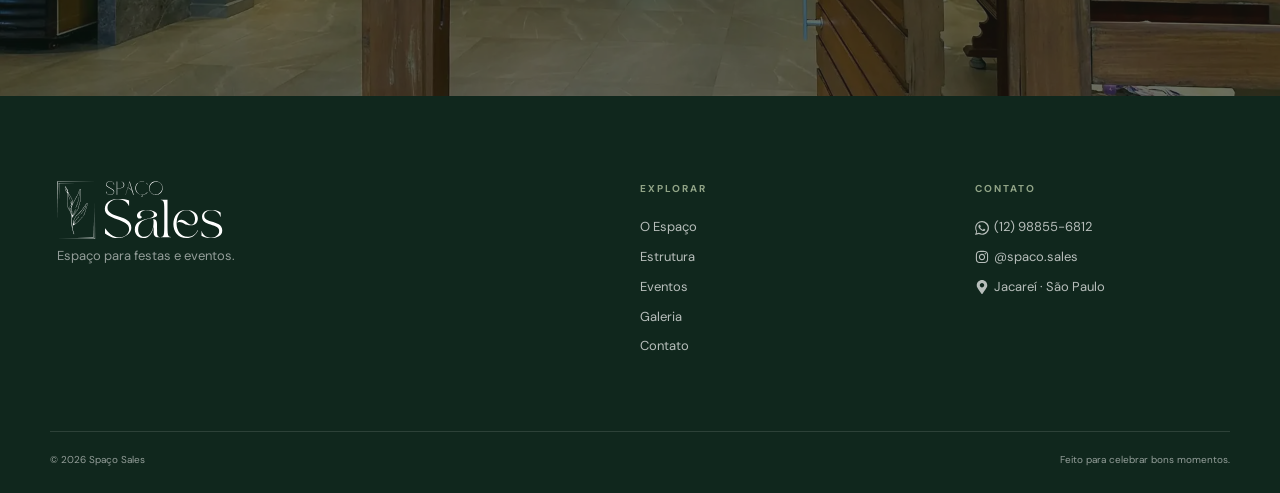
==== commit 6c5ed0e4: "Altera texto e nomenclaturas de imagens" ====
--- a/confraternizacao/index.html
+++ b/confraternizacao/index.html
@@ -10,6 +10,8 @@
   <link rel="icon" type="image/svg+xml" href="/assets/img/logos/svg/logo-verde.svg">
   <link rel="icon" type="image/png" href="/assets/img/logos/png/logo-verde.png">
   <link rel="apple-touch-icon" href="/assets/img/logos/png/logo-verde-com-fundo.png">
+  <link rel="preload" href="/assets/fonts/playfair_display_medium.woff2" as="font" type="font/woff2" crossorigin>
+  <link rel="preload" href="/assets/fonts/dm_sans_regular.woff2" as="font" type="font/woff2" crossorigin>
   <link rel="stylesheet" href="/assets/css/styles.css">
 
   <script async src="https://www.googletagmanager.com/gtag/js?id=G-GKCP70MKEM"></script>
@@ -120,7 +122,7 @@
         <div class="editorial-copy reveal">
           <h2>Para reunir quem <br><em>faz parte do seu ano.</em></h2>
           <p>Confraternização de fim de ano, encontro da empresa, churrasco com a turma ou almoço em família: o Spaço Sales tem estrutura para receber em torno de 70 pessoas em um ambiente reservado e cercado por natureza.</p>
-          <p>A churrasqueira e a cozinha equipada facilitam o preparo da comida. O salão fechado garante a festa em qualquer clima, e a piscina e o pergolado deixam o dia mais leve para todo mundo.</p>
+          <p>A churrasqueira e a cozinha equipada facilitam o preparo da comida. O salão fechado garante a festa em qualquer clima, e a piscina, o pergolado e a mesa de sinuca deixam o dia mais leve para todo mundo.</p>
           <p>O espaço fica em Jacareí, a 5 minutos da Via Dutra, com estacionamento no próprio terreno. Fácil de chegar para equipes e grupos de São José dos Campos e do Vale do Paraíba.</p>
           <a class="text-link dark" href="#estrutura">Veja a estrutura <span>→</span></a>
         </div>
@@ -180,7 +182,19 @@
           </div>
           <div class="faq-item">
             <h3>O que está incluso no aluguel?</h3>
-            <p>Mobiliário (mesas e cadeiras), sofá chaise na área externa, cadeiras de piscina, som, TV, cozinha equipada, estacionamento para 10 carros e 6 banheiros (4 internos e 2 externos para a piscina).</p>
+            <p>Mobiliário (mesas e cadeiras), sofá chaise na área externa, cadeiras de piscina, som, TV, mesa de sinuca, cozinha equipada, estacionamento para 10 carros e 6 banheiros (4 internos e 2 externos para a piscina).</p>
+          </div>
+          <div class="faq-item">
+            <h3>Posso levar meu próprio buffet e decoração?</h3>
+            <p>Sim, você pode levar o seu próprio buffet e a sua decoração.</p>
+          </div>
+          <div class="faq-item">
+            <h3>Qual é o horário da locação?</h3>
+            <p>A locação é das 10h às 20h, e a festa pode ir até as 20h.</p>
+          </div>
+          <div class="faq-item">
+            <h3>Como funciona a reserva da data?</h3>
+            <p>Para reservar, pedimos 50% do valor. O restante é pago até o dia do evento.</p>
           </div>
           <div class="faq-item">
             <h3>Quanto custa alugar o espaço para confraternização?</h3>
@@ -209,7 +223,7 @@
     </section>
 
     <section class="final-cta">
-      <img class="final-image image-wide" src="/assets/img/foto-final.webp" width="1920" height="1440" alt="Foto final do Spaço Sales" loading="lazy">
+      <img class="final-image image-wide" src="/assets/img/foto-final.webp" width="1920" height="1440" alt="Entrada do salão principal do Spaço Sales" loading="lazy">
       <div class="final-overlay"></div>
       <div class="final-content container reveal">
         <div class="section-kicker light-kicker">Seu próximo momento</div>
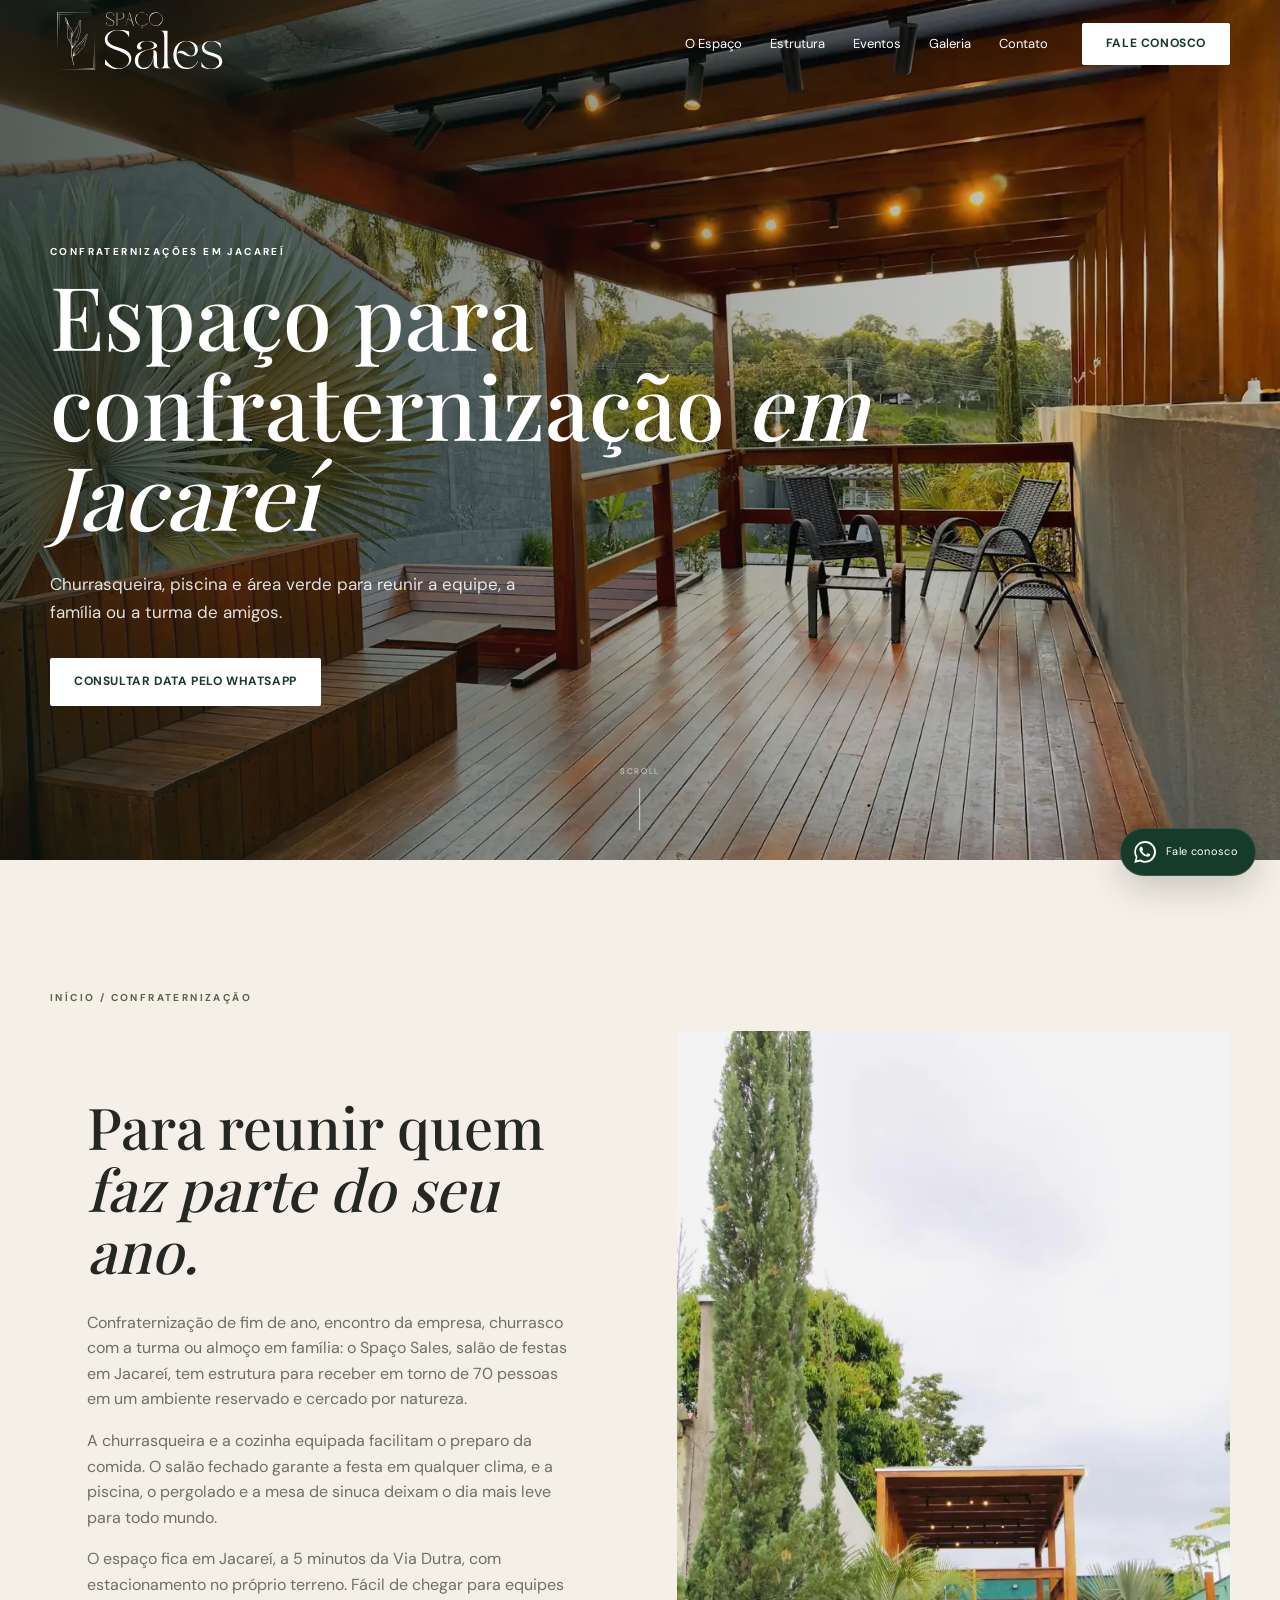
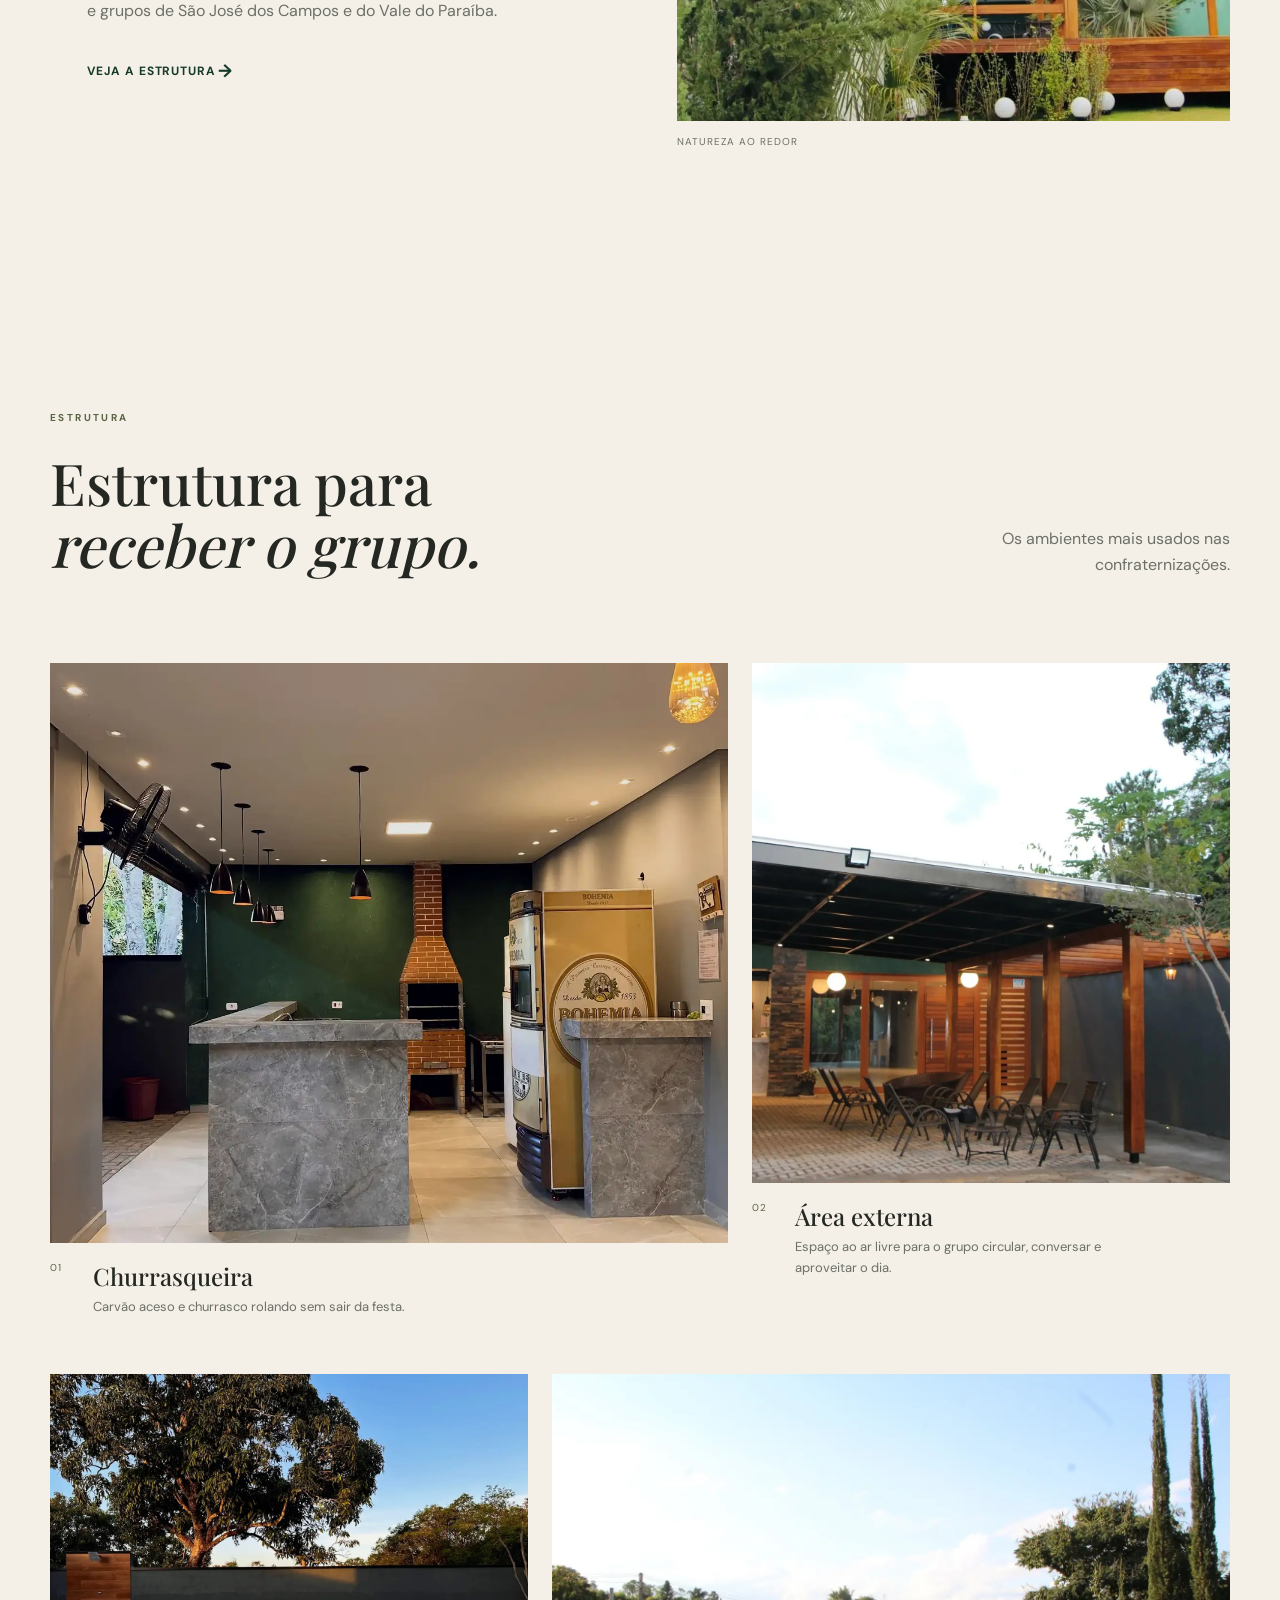
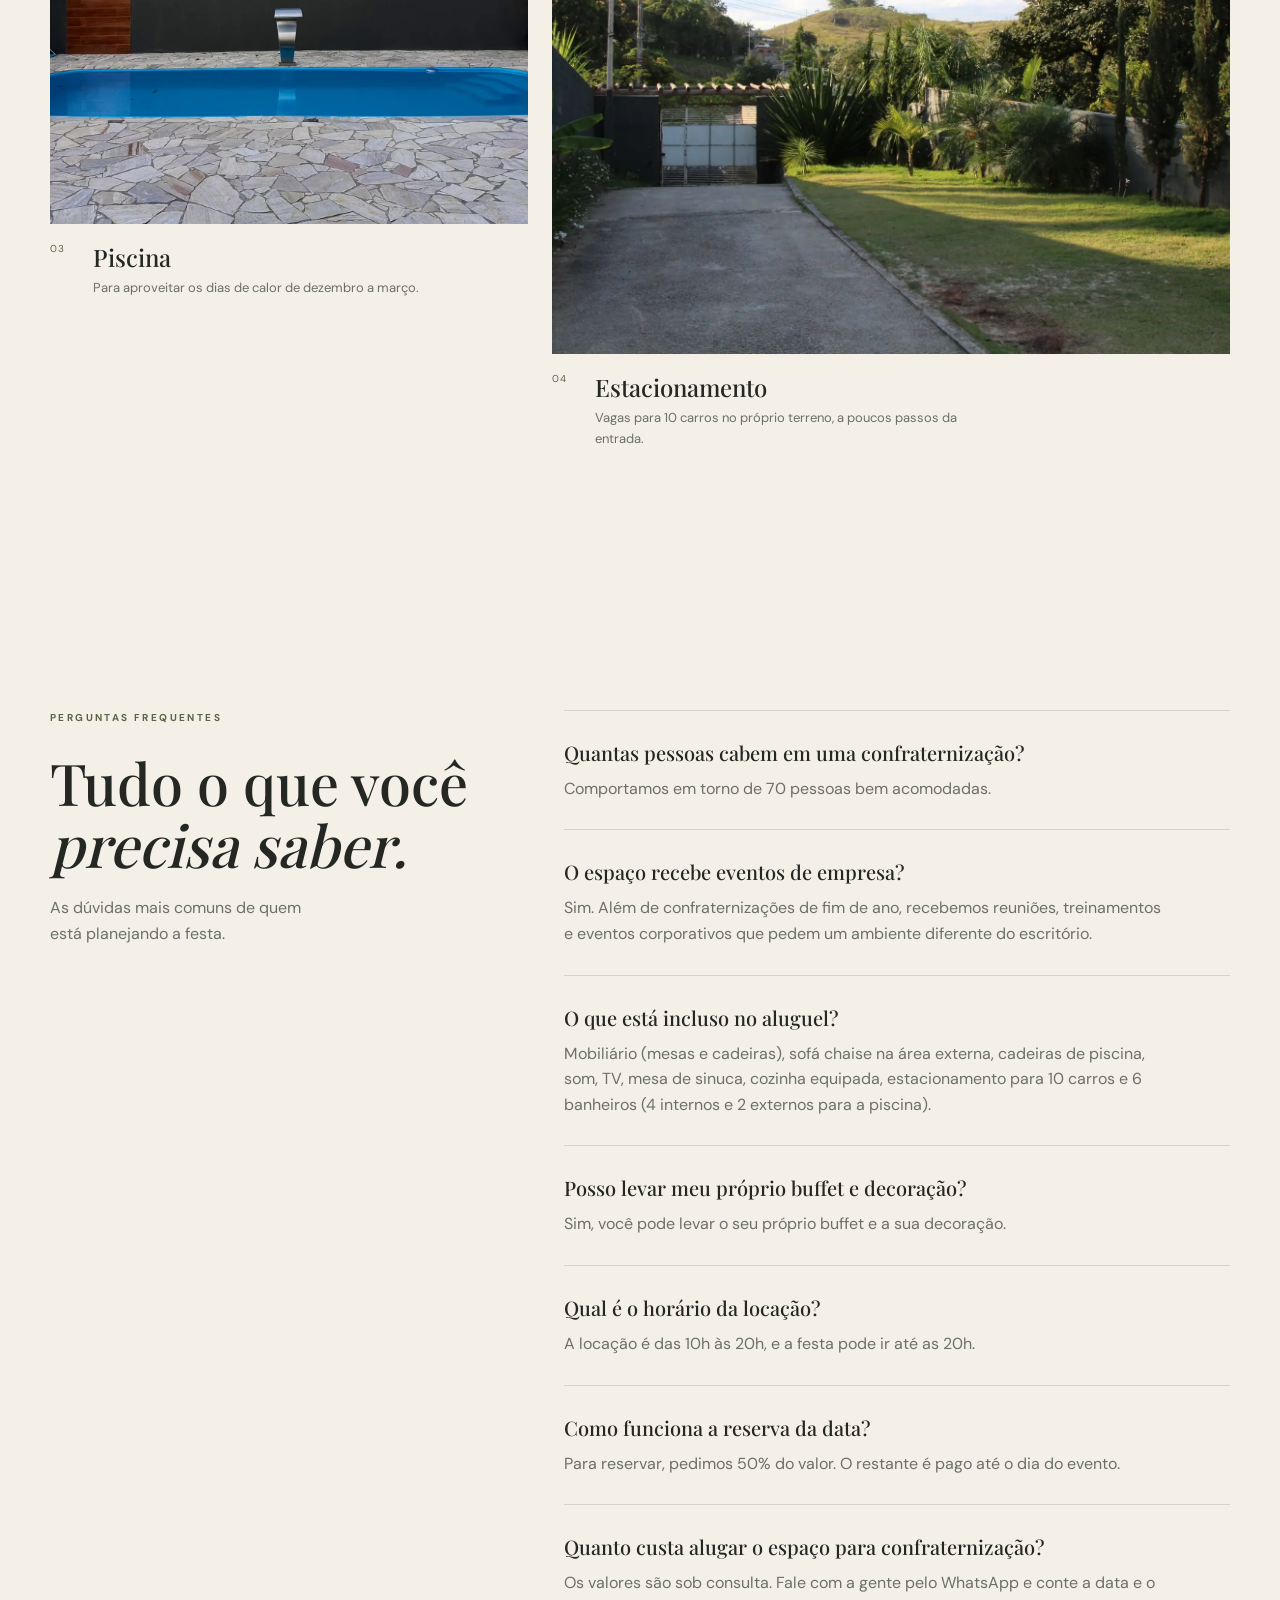
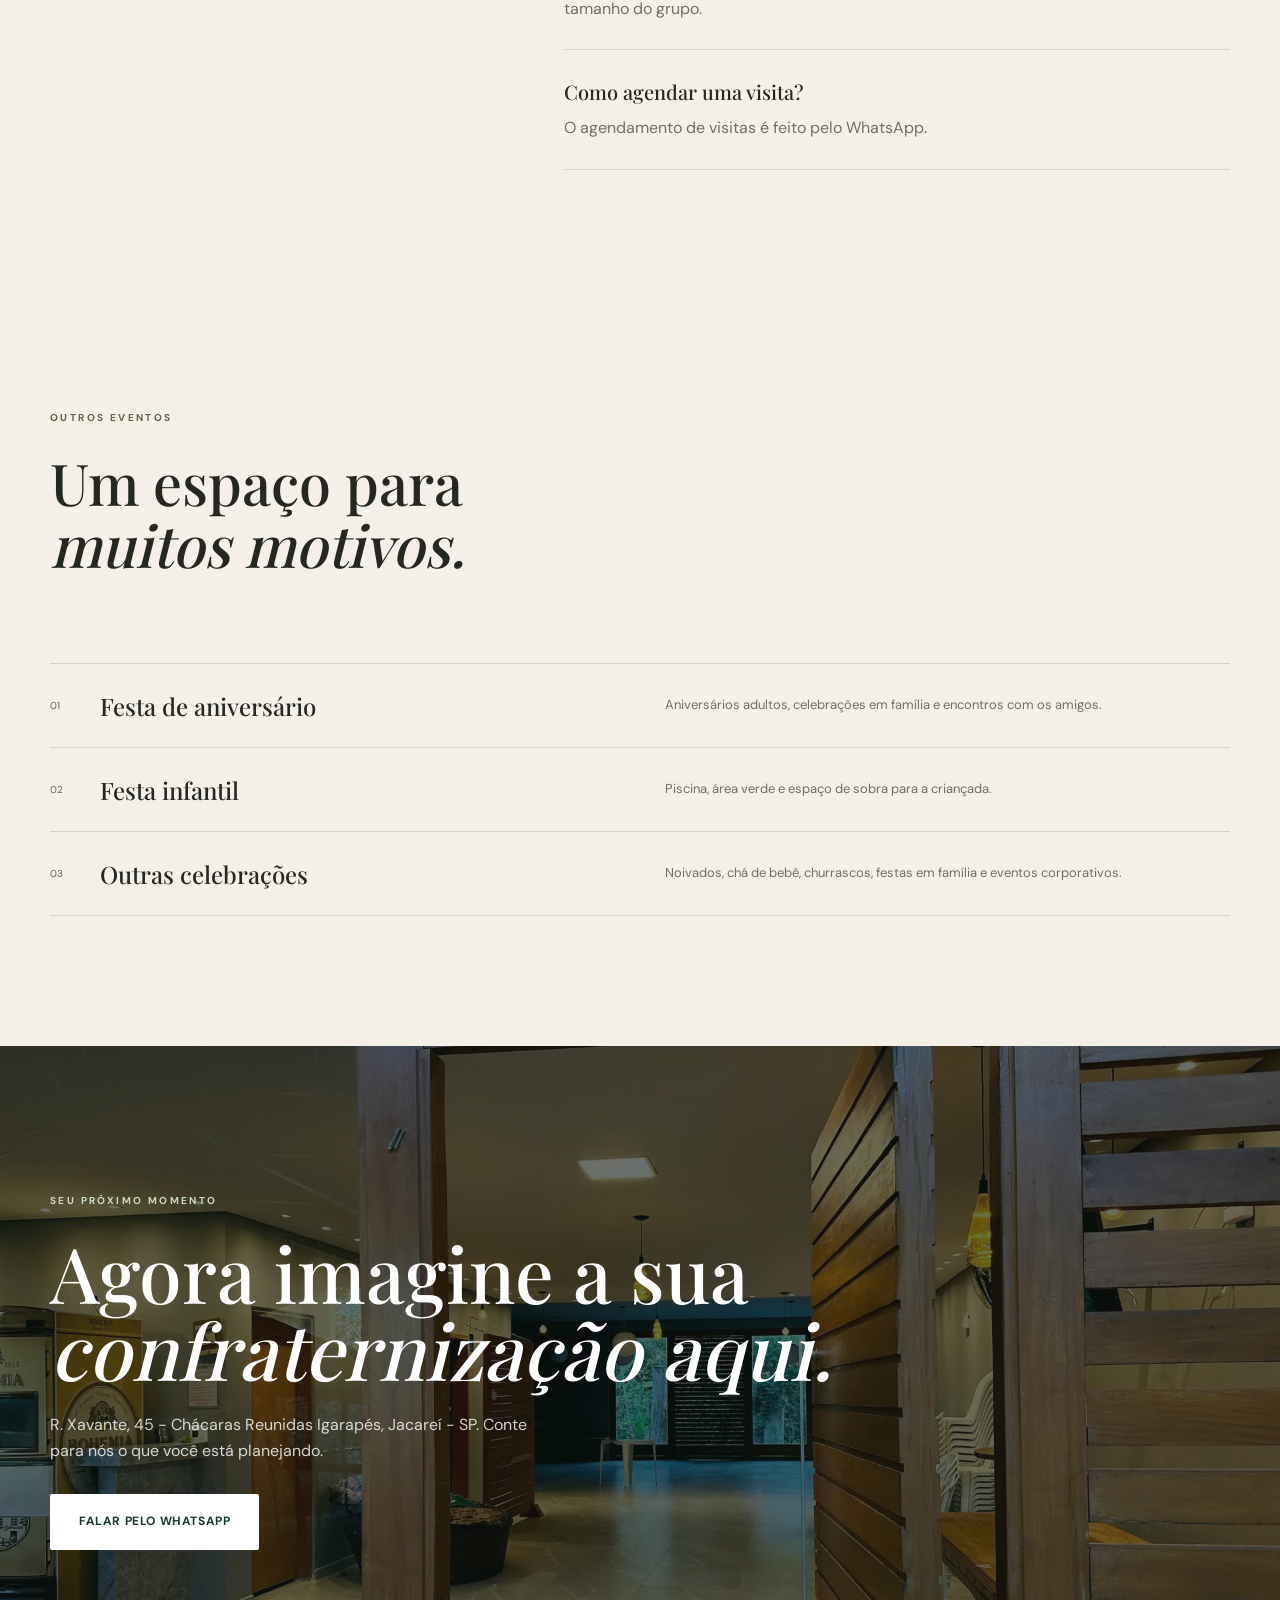
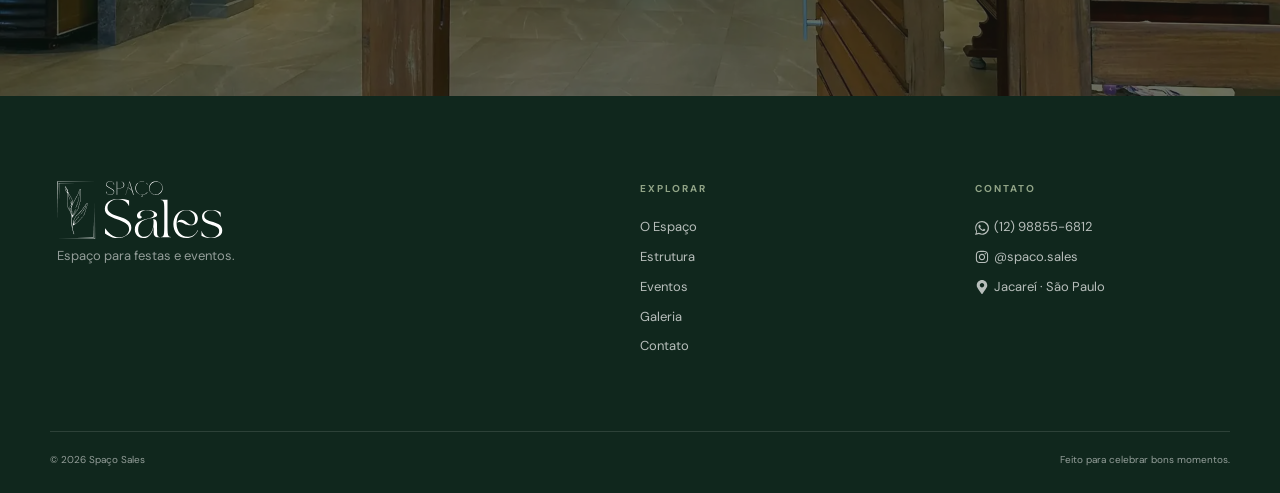
==== commit ed2bc9ef: "Adiciona novo titulo" ====
--- a/confraternizacao/index.html
+++ b/confraternizacao/index.html
@@ -3,7 +3,7 @@
 <head>
   <meta charset="UTF-8">
   <meta name="viewport" content="width=device-width, initial-scale=1.0">
-  <meta name="description" content="Espaço para confraternização em Jacareí com churrasqueira, piscina e área verde para até 70 pessoas. Ideal para fim de ano, empresas e amigos.">
+  <meta name="description" content="Salão e espaço para confraternização em Jacareí com churrasqueira, piscina e área verde para até 70 pessoas. Ideal para fim de ano e empresas.">
   <meta name="theme-color" content="#173b2b">
   <title>Espaço para Confraternização em Jacareí | Spaço Sales</title>
   <link rel="canonical" href="https://spacosales.com.br/confraternizacao/">
@@ -25,7 +25,7 @@
   <meta property="og:type" content="website">
   <meta property="og:site_name" content="Spaço Sales">
   <meta property="og:title" content="Espaço para Confraternização em Jacareí | Spaço Sales">
-  <meta property="og:description" content="Espaço para confraternização em Jacareí com churrasqueira, piscina e área verde para até 70 pessoas. Ideal para fim de ano, empresas e amigos.">
+  <meta property="og:description" content="Salão e espaço para confraternização em Jacareí com churrasqueira, piscina e área verde para até 70 pessoas. Ideal para fim de ano e empresas.">
   <meta property="og:image" content="https://spacosales.com.br/assets/img/og-image.jpg">
   <meta property="og:image:width" content="1200">
   <meta property="og:image:height" content="630">
@@ -43,7 +43,7 @@
       "@id": "https://spacosales.com.br/confraternizacao/#webpage",
       "url": "https://spacosales.com.br/confraternizacao/",
       "name": "Espaço para Confraternização em Jacareí | Spaço Sales",
-      "description": "Espaço para confraternização em Jacareí com churrasqueira, piscina e área verde para até 70 pessoas. Ideal para fim de ano, empresas e amigos.",
+      "description": "Salão e espaço para confraternização em Jacareí com churrasqueira, piscina e área verde para até 70 pessoas. Ideal para fim de ano e empresas.",
       "inLanguage": "pt-BR",
       "about": {
         "@id": "https://spacosales.com.br/#business"
@@ -121,7 +121,7 @@
       <div class="editorial-grid">
         <div class="editorial-copy reveal">
           <h2>Para reunir quem <br><em>faz parte do seu ano.</em></h2>
-          <p>Confraternização de fim de ano, encontro da empresa, churrasco com a turma ou almoço em família: o Spaço Sales tem estrutura para receber em torno de 70 pessoas em um ambiente reservado e cercado por natureza.</p>
+          <p>Confraternização de fim de ano, encontro da empresa, churrasco com a turma ou almoço em família: o Spaço Sales, salão de festas em Jacareí, tem estrutura para receber em torno de 70 pessoas em um ambiente reservado e cercado por natureza.</p>
           <p>A churrasqueira e a cozinha equipada facilitam o preparo da comida. O salão fechado garante a festa em qualquer clima, e a piscina, o pergolado e a mesa de sinuca deixam o dia mais leve para todo mundo.</p>
           <p>O espaço fica em Jacareí, a 5 minutos da Via Dutra, com estacionamento no próprio terreno. Fácil de chegar para equipes e grupos de São José dos Campos e do Vale do Paraíba.</p>
           <a class="text-link dark" href="#estrutura">Veja a estrutura <span>→</span></a>
